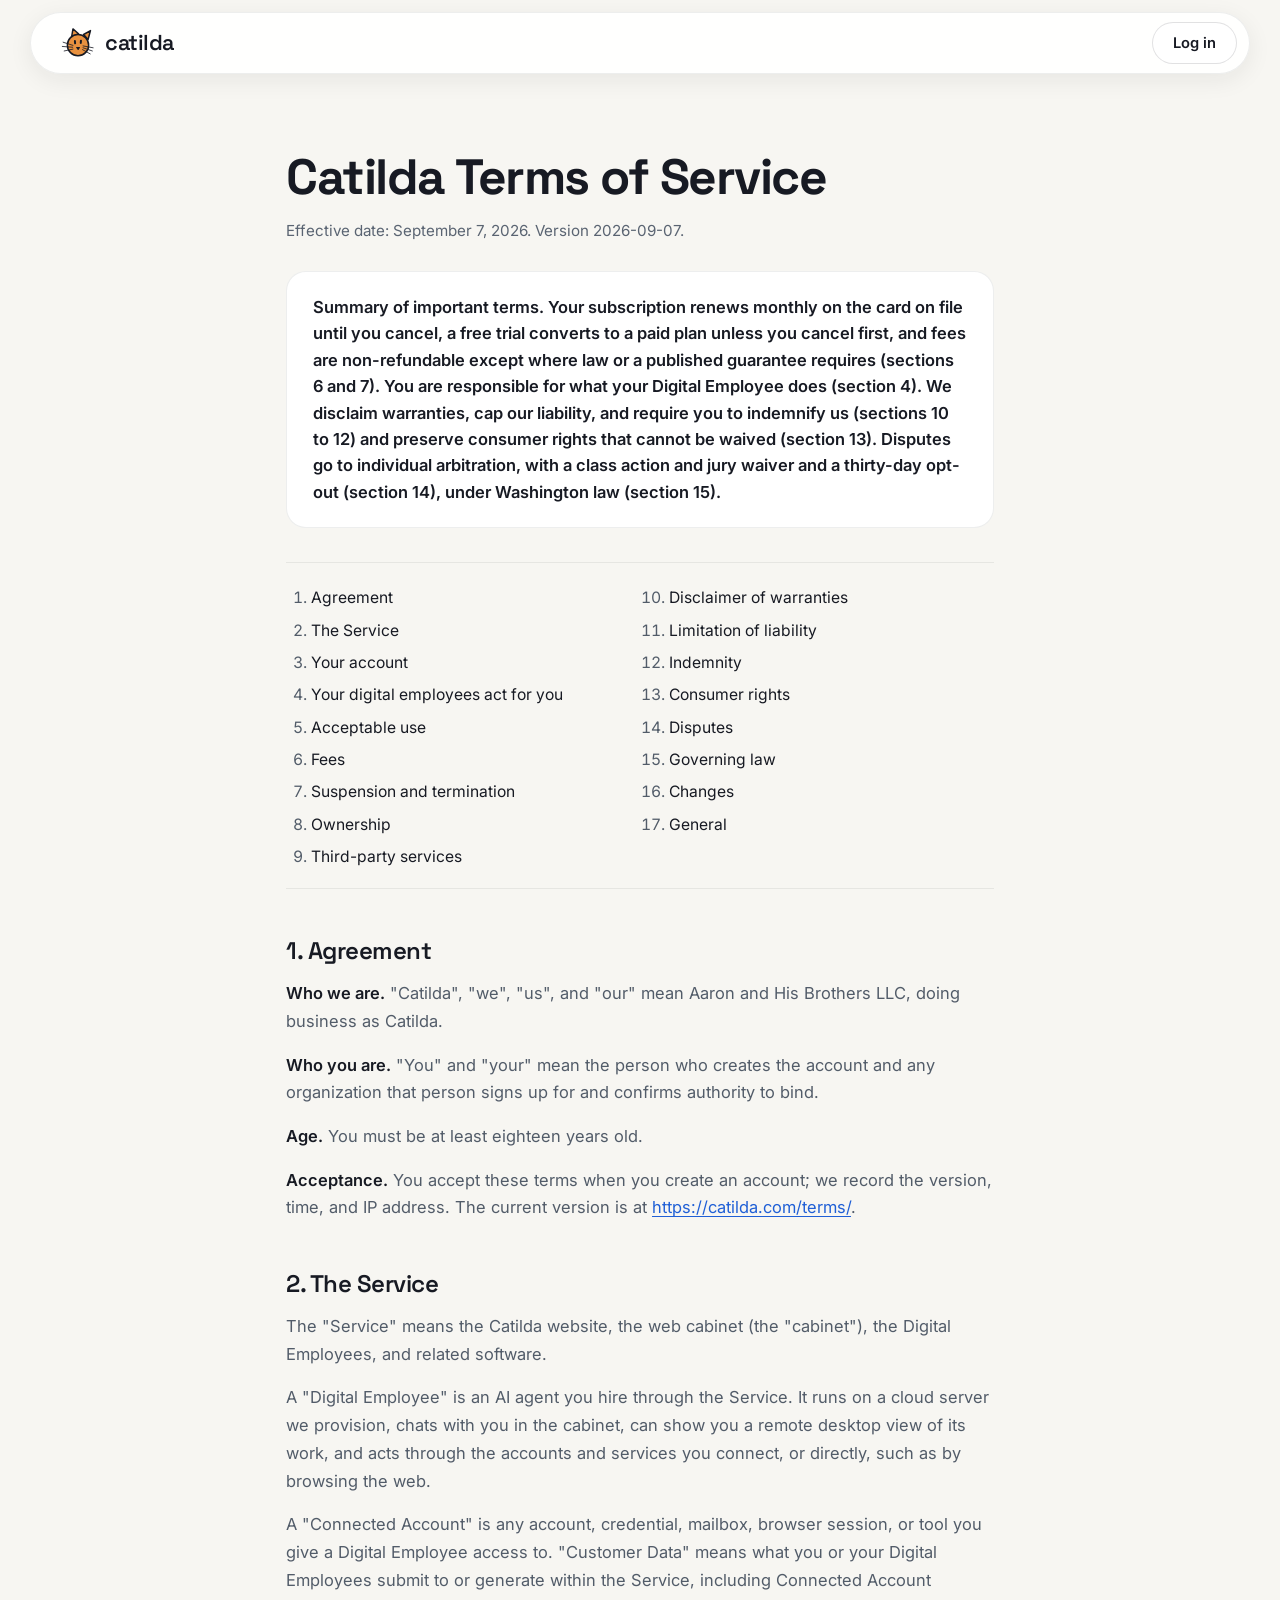
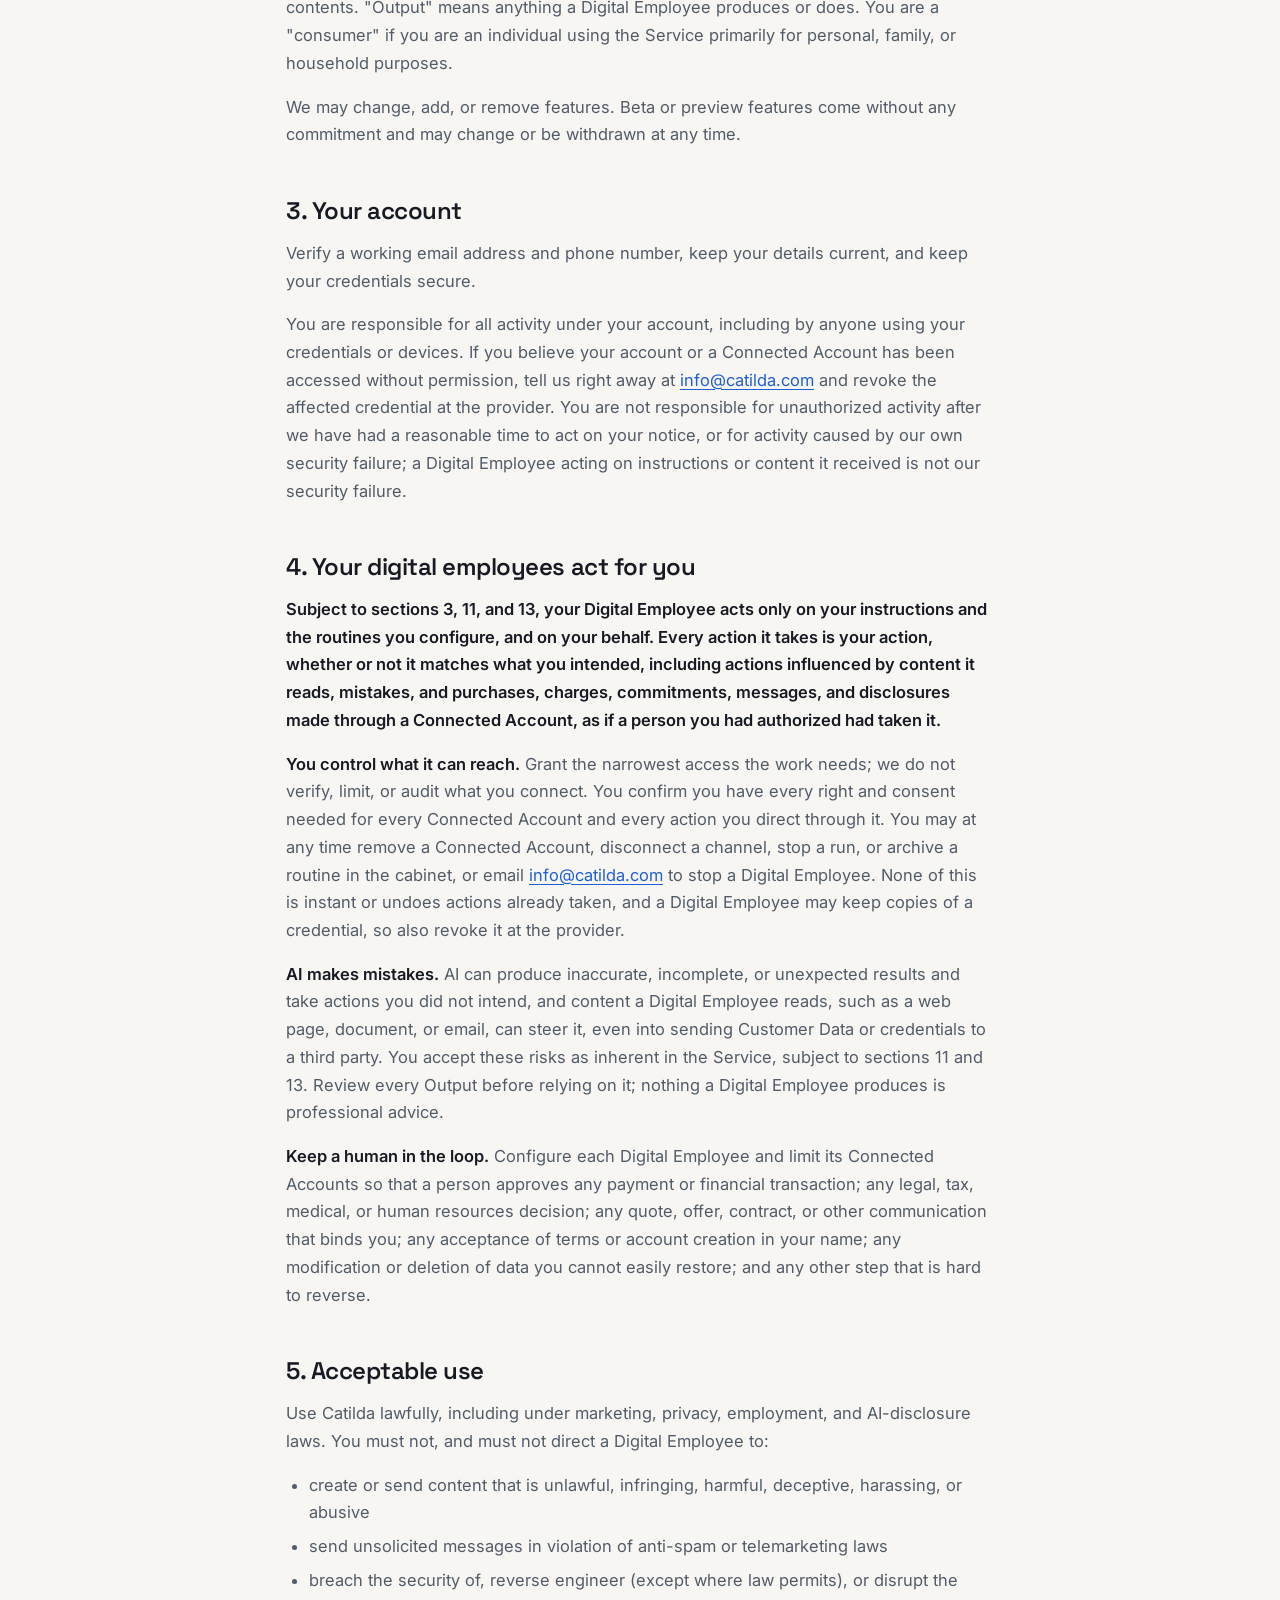
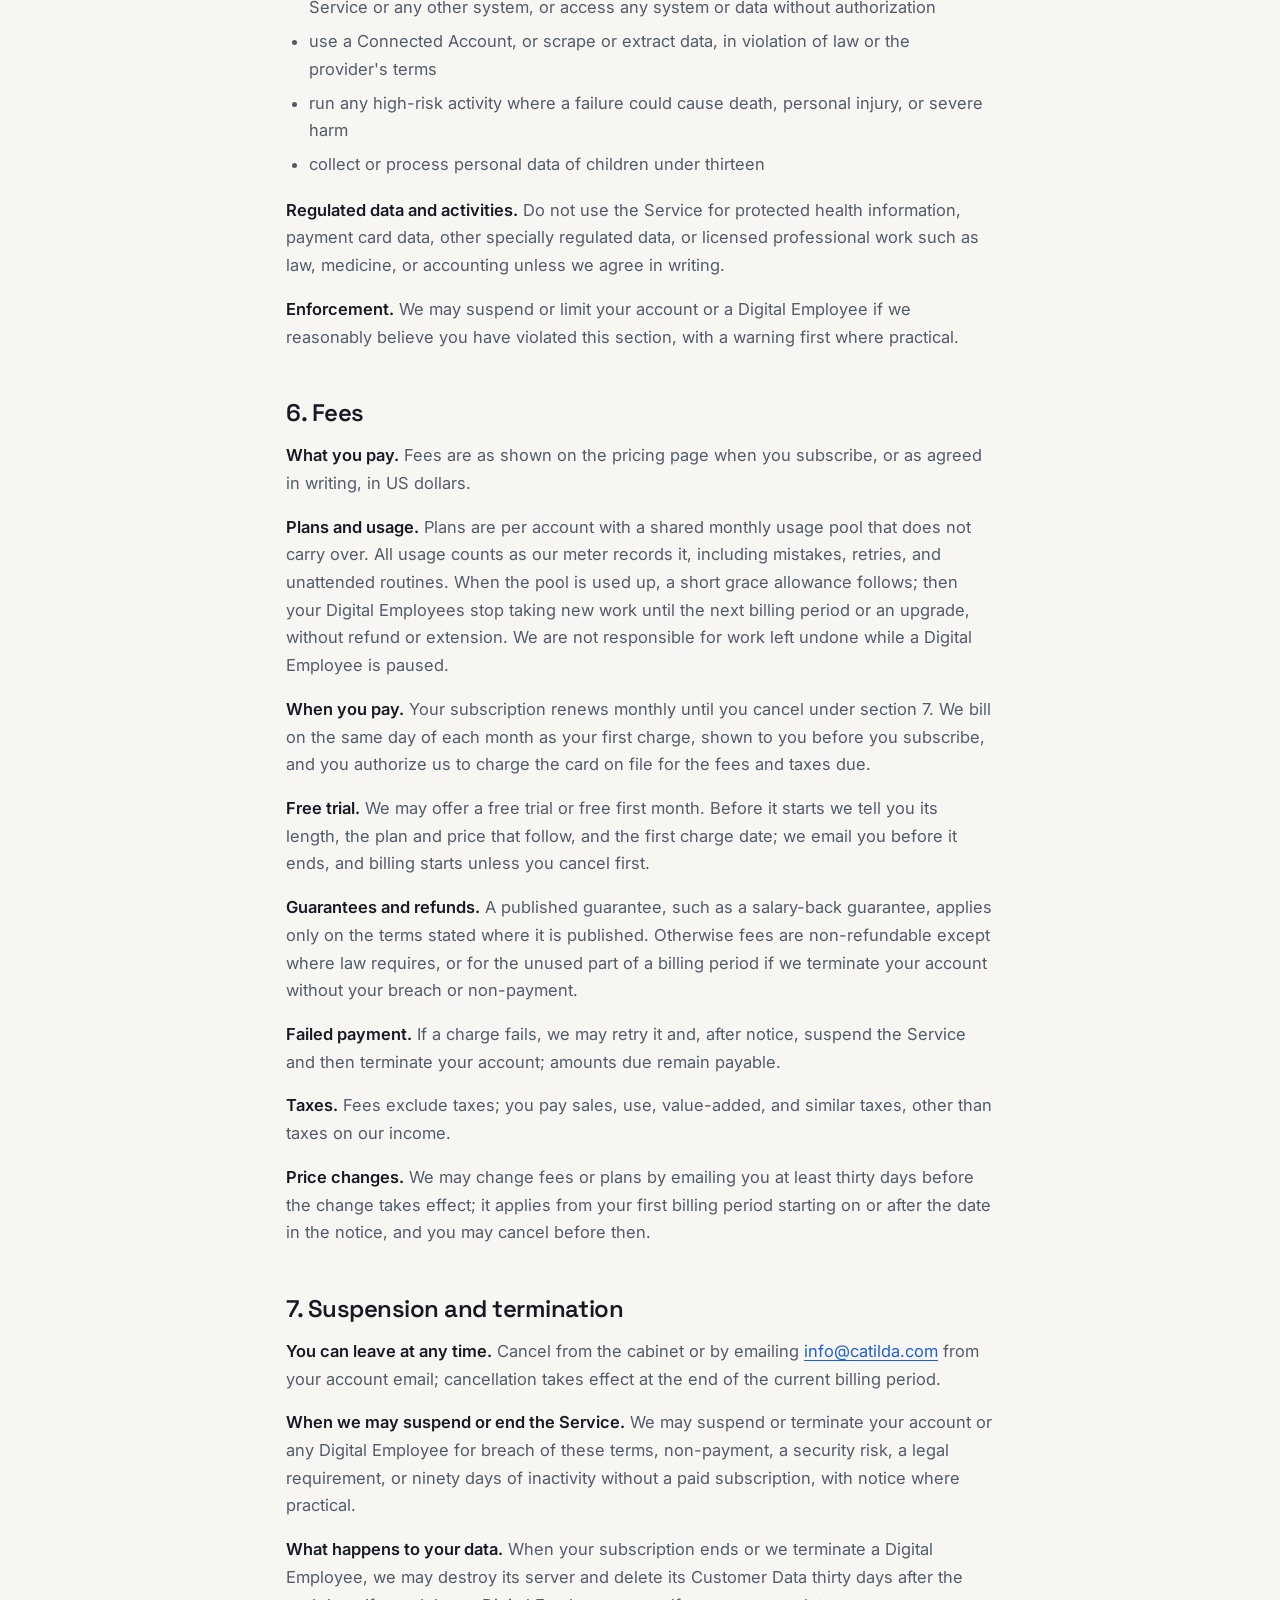
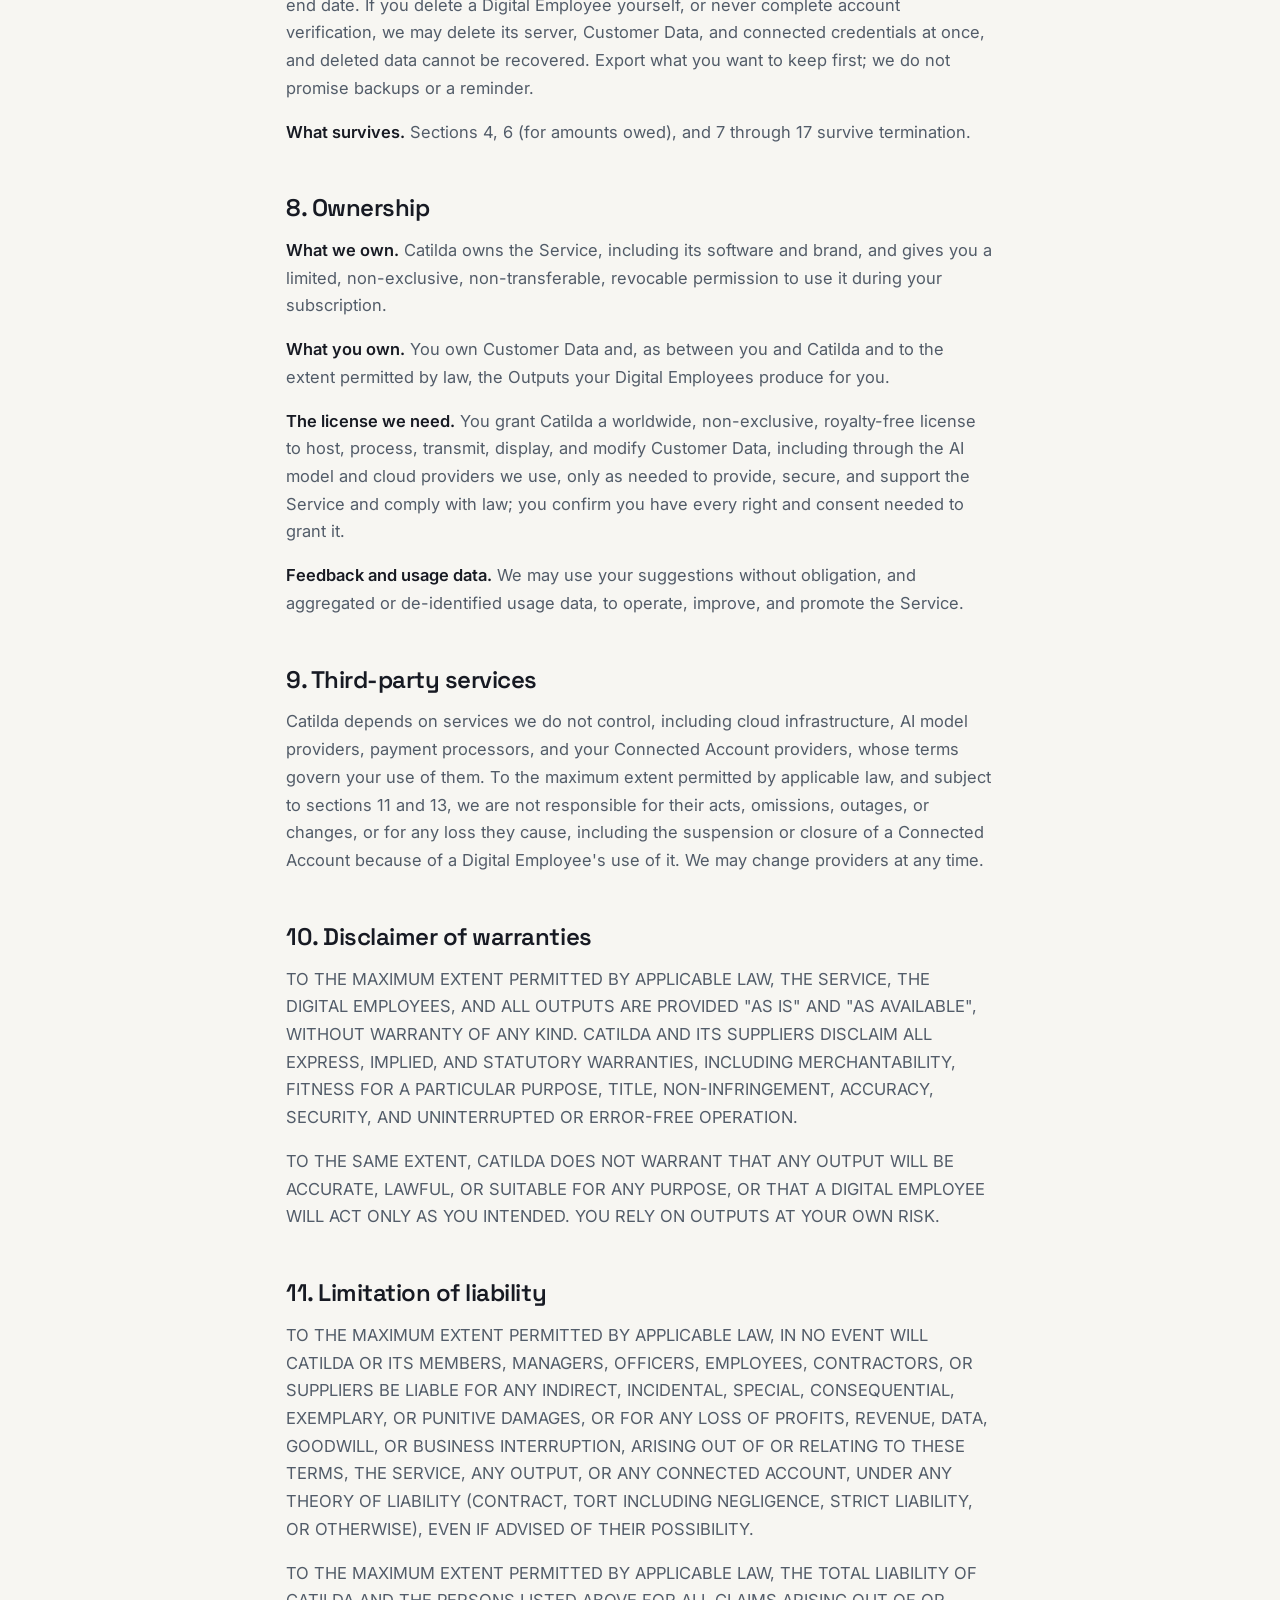
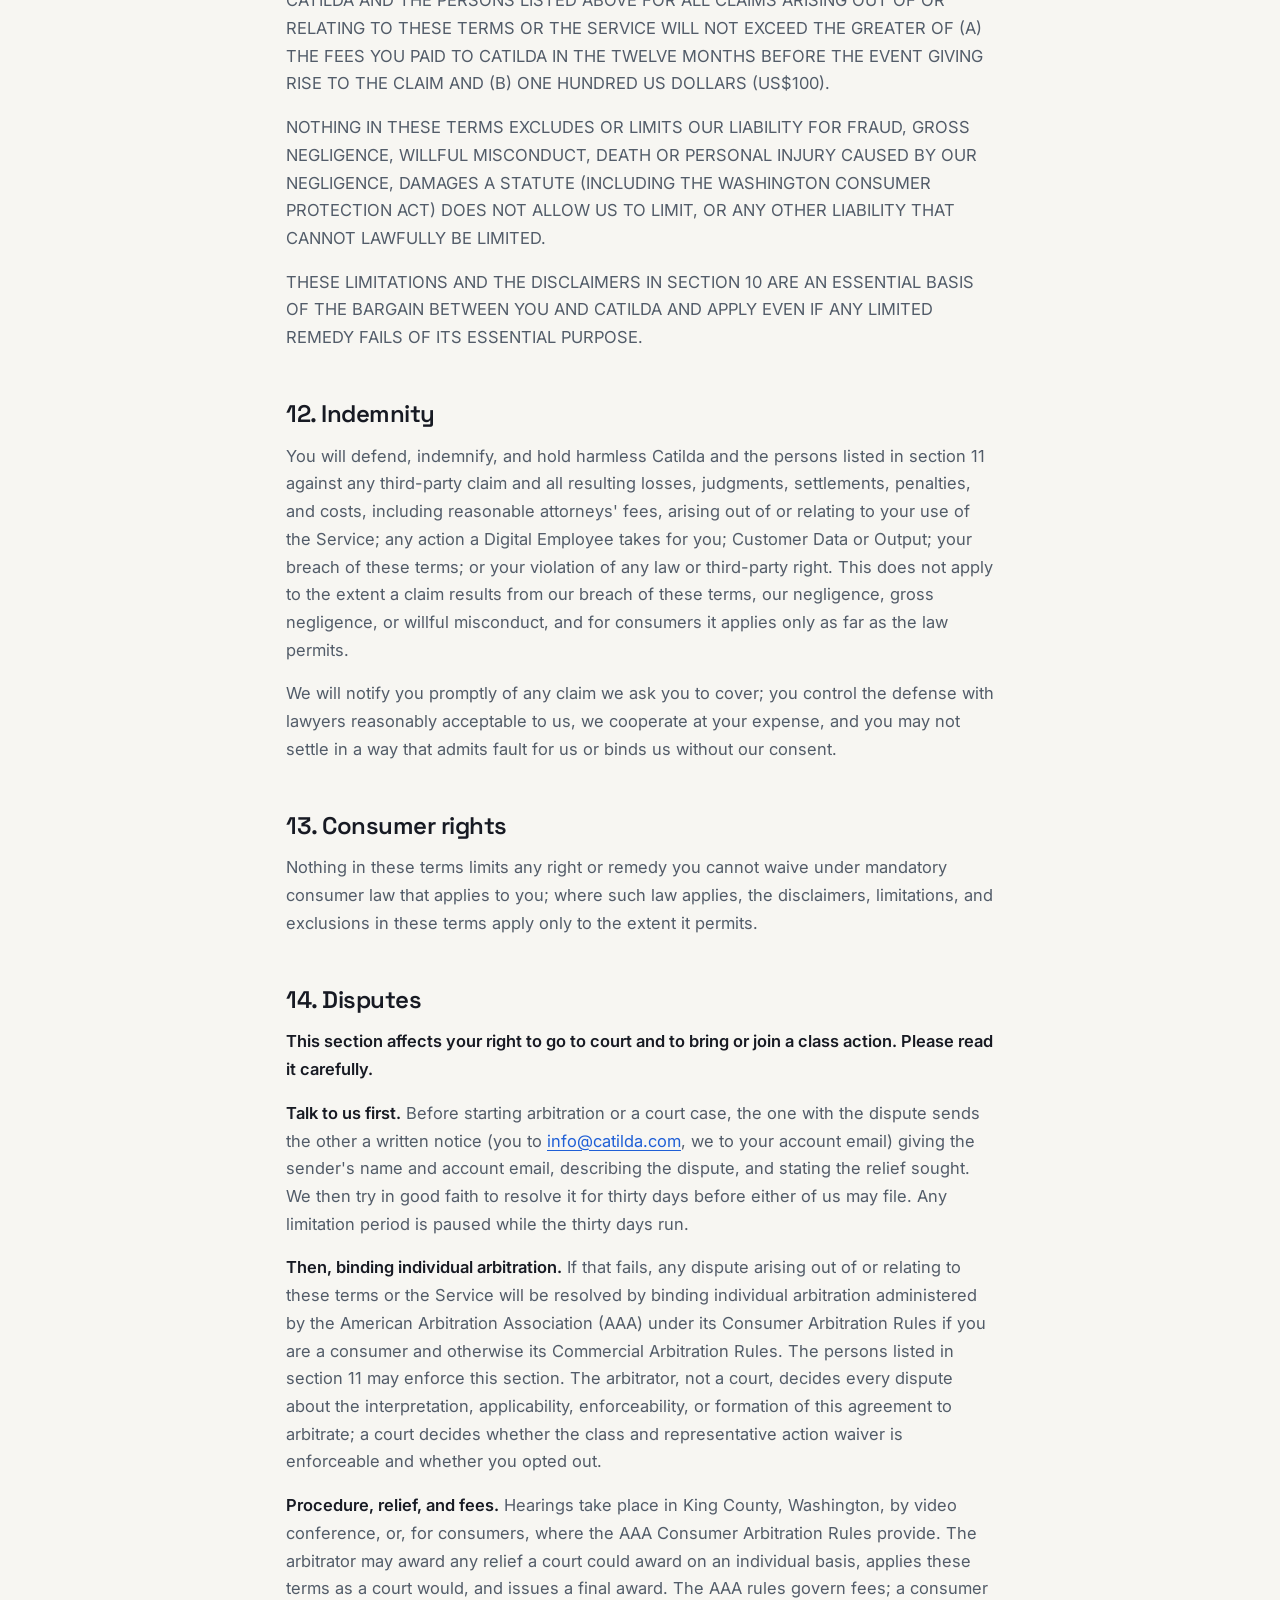
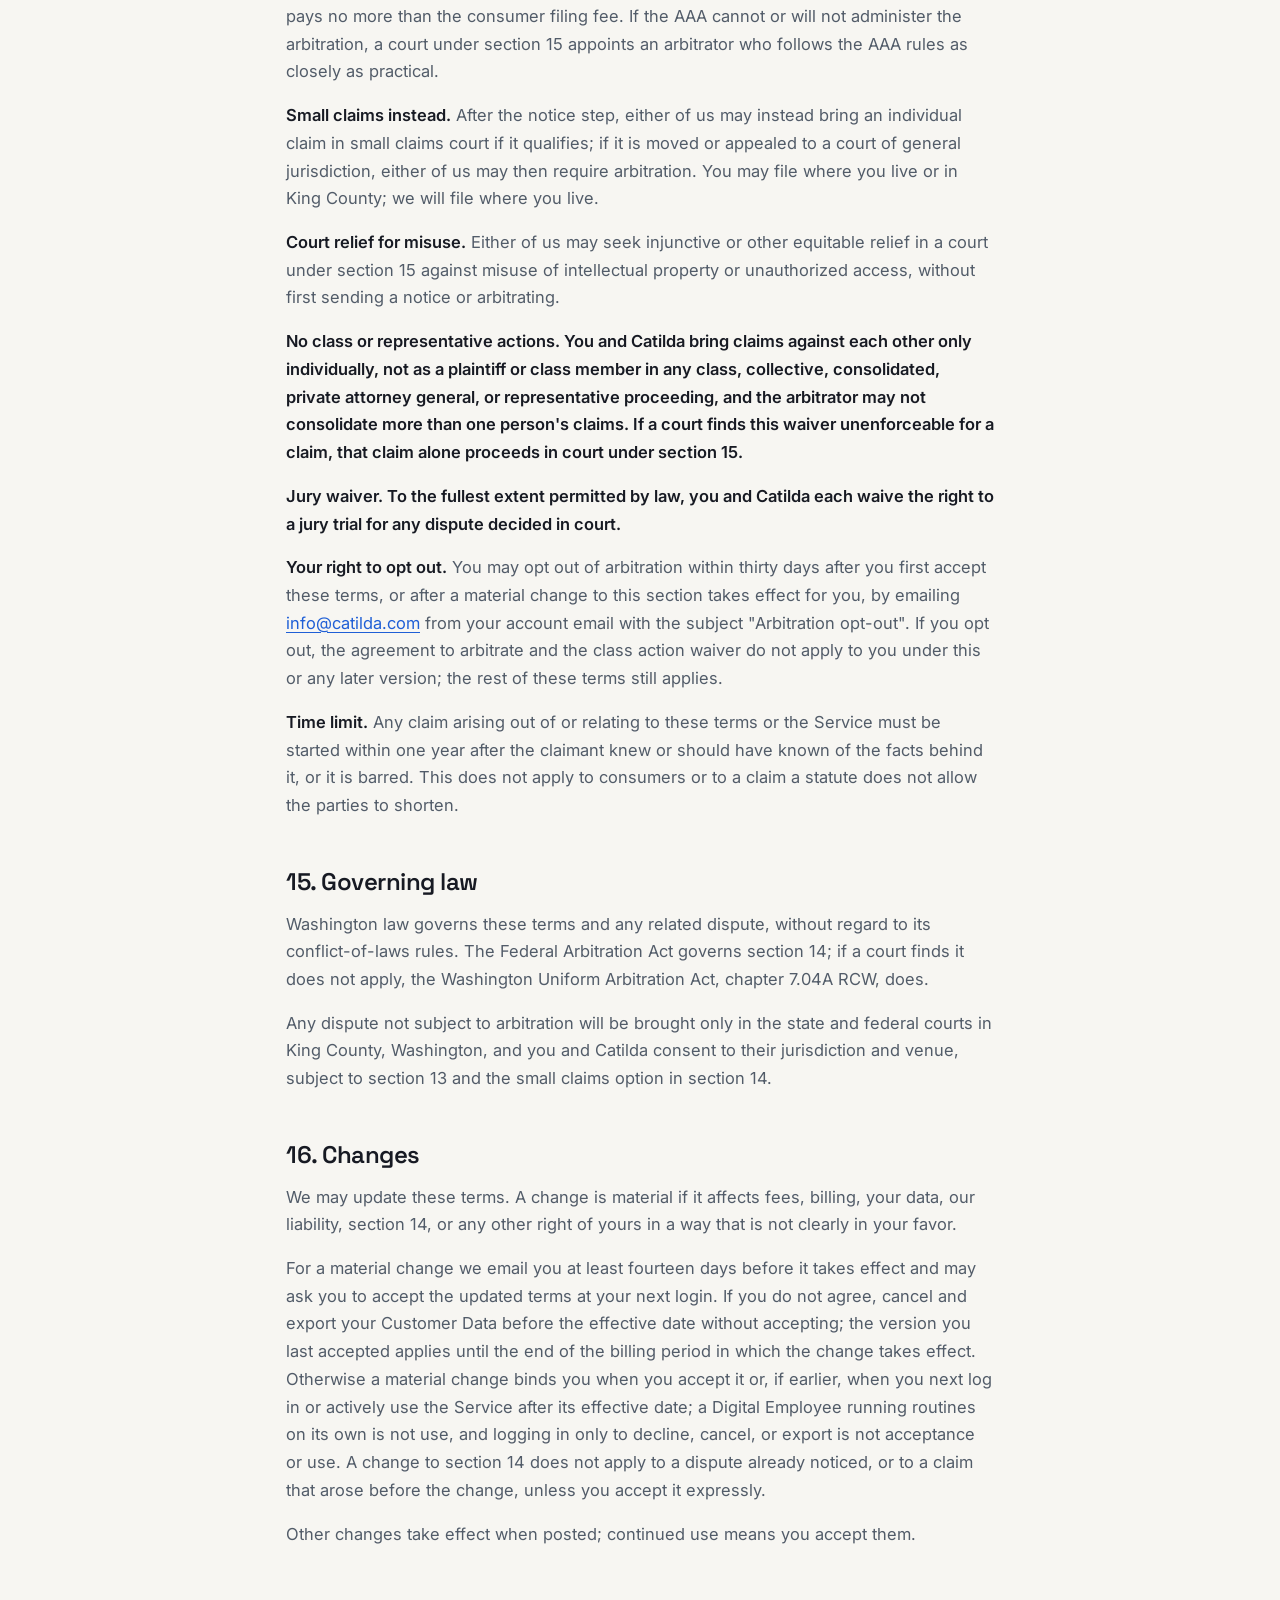
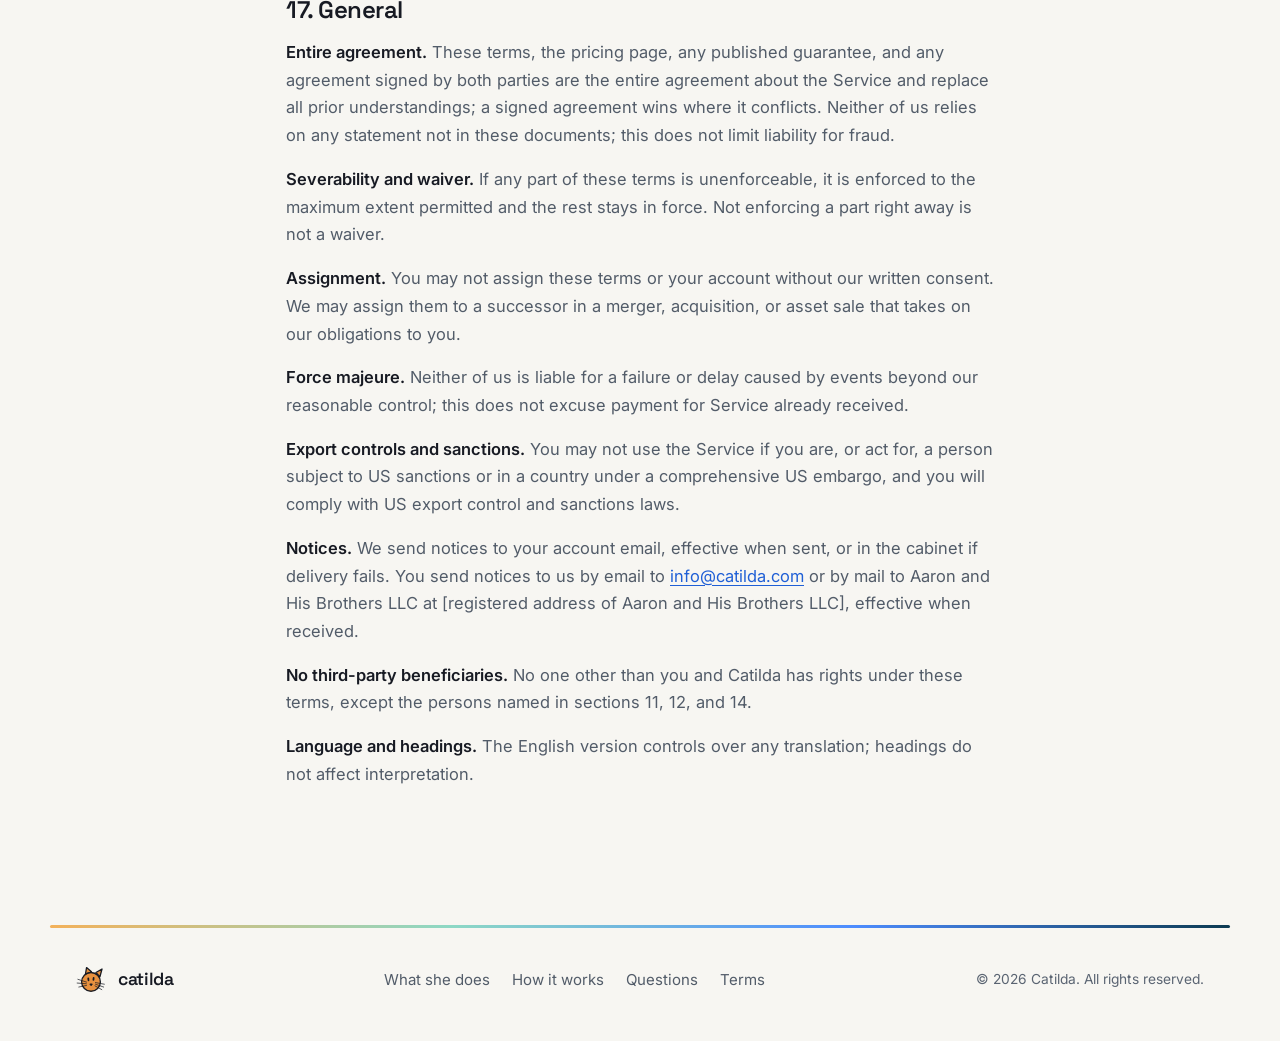
==== terms/index.html @ 85800464 "#54: Add Terms of Service page and footer link The landing had no Terms of Service, so signup had no" ====
<!DOCTYPE html>
<!-- ABOUTME: Catilda Terms of Service, the canonical legal page at /terms/ (static HTML, no build). -->
<!-- ABOUTME: Shares the landing palette, fonts, header and footer; version 2026-09-07 is what signup records. -->
<html lang="en">
<head>
<meta charset="UTF-8" />
<meta name="viewport" content="width=device-width, initial-scale=1.0" />
<title>Catilda · Terms of Service</title>
<meta name="description" content="The Catilda Terms of Service: what you agree to when you create an account and hire a Digital Employee from Aaron and His Brothers LLC, doing business as Catilda." />
<link rel="canonical" href="https://catilda.com/terms/">
<link rel="preconnect" href="https://fonts.googleapis.com">
<link rel="preconnect" href="https://fonts.gstatic.com" crossorigin>
<!-- Favicon: the full Catilda cat mark, absolute paths because this page lives one folder down.
     PNG fallback listed first for Safari (no SVG rel=icon support); Chrome/Firefox pick the SVG. -->
<link rel="icon" type="image/png" sizes="32x32" href="/favicon-32.png">
<link rel="apple-touch-icon" href="/apple-touch-icon.png">
<link rel="icon" type="image/svg+xml" href="/favicon.svg">
<link href="https://fonts.googleapis.com/css2?family=Inter:wght@400;500;600;700&family=JetBrains+Mono:wght@400;500&family=Space+Grotesk:wght@500;600;700&display=swap" rel="stylesheet">
<style>
/* ============================================================
   CATILDA · Terms of Service
   Tokens, header and footer copied from index.html so the two pages
   stay one site; the legal block below is the only page-specific CSS.
   Voice: plain, second person, no em dashes.
   ============================================================ */
:root{
  /* CATILDA brand palette. Seven colours, one job each.
     Cobalt is the working accent; bright cobalt is for gradients and glow only. */
  --cobalt:    #1F5FD6;  /* THE accent: buttons, links. 5.7:1 with white */
  --cobalt-br: #4D8CFF;  /* bright cobalt: gradients, glow, highlights on dark */
  --mint:      #8DD8C5;  /* light accent: ticks and marks on dark panels */
  --amber:     #F3B15A;  /* the warm pop, used sparingly */
  --orange:    #E8913F;  /* marmalade: the cat's fur, nothing else */
  --teal:      #0D3B52;  /* dark panels, emphasis text on cloud */
  --ink:       #171A23;  /* headings, deepest surface */
  --cloud:     #F7F6F2;  /* the page */
  --body:      #525C69;  /* body copy, 6.3:1 on cloud */
  --muted:     #5A6472;  /* quiet labels, 5.6:1 on cloud */

  --line:   rgba(23,26,35,.13);
  --line-2: rgba(23,26,35,.075);
  --shadow:    0 2px 6px rgba(23,26,35,.07), 0 30px 60px -28px rgba(23,26,35,.28);
  --radius: 20px;
  --maxw: 1180px;
  --ease: cubic-bezier(.2,.7,.2,1);
}
*{box-sizing:border-box;margin:0;padding:0}
html{scroll-behavior:smooth;scroll-padding-top:96px}
body{
  background:var(--cloud);
  color:var(--body);
  font-family:"Inter",system-ui,sans-serif;
  font-size:16.5px;line-height:1.68;
  -webkit-font-smoothing:antialiased;overflow-x:hidden;
}
h1,h2,h3{font-family:"Space Grotesk",sans-serif;color:var(--ink);line-height:1.08;letter-spacing:-.02em;font-weight:600}
a{color:inherit;text-decoration:none}
ul{list-style:none}
img,svg{display:block}
.wrap{max-width:var(--maxw);margin:0 auto;padding:0 26px}

/* buttons */
.btn{display:inline-flex;align-items:center;justify-content:center;gap:9px;font-weight:600;font-size:1rem;padding:0 28px;height:54px;border-radius:100px;border:1px solid transparent;transition:transform .2s var(--ease),box-shadow .3s,background .25s;white-space:nowrap}
.btn:hover{transform:translateY(-1px)}
.btn-ghost{background:#fff;color:var(--ink);border-color:var(--line)}
.btn-sm{height:42px;padding:0 20px;font-size:.92rem}

/* ============ the cat ============ */
/* One mark, recoloured by two vars. Inline styles on the symbol shapes
   use var() because document CSS cannot reach <use> shadow content. */
.cat{display:block;flex-shrink:0}
.lockup{display:flex;align-items:center;gap:10px}

/* ============ header (floating rounded bar) ============ */
body > header{position:fixed;top:12px;left:14px;right:14px;z-index:100}
.header-bar{display:flex;align-items:center;justify-content:space-between;gap:28px;background:rgba(255,255,255,.92);backdrop-filter:blur(10px);border:1px solid var(--line-2);border-radius:100px;padding:0 12px 0 30px;height:62px;max-width:1220px;margin:0 auto;box-shadow:0 6px 24px rgba(23,26,35,.07)}
.wordmark{font-family:"Space Grotesk",sans-serif;font-weight:600;font-size:1.35rem;color:var(--ink);letter-spacing:-.02em;line-height:1}
.header-cta{display:flex;gap:8px;align-items:center}

/* ============ legal page ============ */
/* One prose column, wide enough to read comfortably and narrow enough
   that a line of legal text does not run away. The top padding clears
   the floating header. */
.legal{max-width:760px;margin:0 auto;padding:150px 26px 56px}
.legal h1{font-size:clamp(2.2rem,5vw,3.1rem);font-weight:700;letter-spacing:-.03em;margin-bottom:14px}
.legal .effective{color:var(--muted);font-size:.95rem;margin-bottom:28px}
.legal .summary{background:#fff;border:1px solid var(--line-2);border-radius:var(--radius);padding:22px 26px;margin-bottom:34px;line-height:1.6}
.legal h2{font-size:1.5rem;line-height:1.2;margin:48px 0 14px}
.legal p{margin:0 0 16px}
.legal ul{list-style:disc;padding-left:1.4em;margin:0 0 18px}
.legal li{margin-bottom:6px}
.legal strong{color:var(--ink);font-weight:600}
.legal p a,.legal li a{color:var(--cobalt);text-decoration:underline;text-underline-offset:3px}
.legal p a:hover,.legal li a:hover{color:var(--teal)}

/* table of contents: two columns of section names, numbered by the list */
.toc{border-top:1px solid var(--line-2);border-bottom:1px solid var(--line-2);padding:22px 0 18px;margin-bottom:8px}
.toc h2{font-size:.84rem;font-weight:600;letter-spacing:.04em;text-transform:uppercase;color:var(--muted);margin:0 0 12px}
.toc ol{list-style:decimal;columns:2;column-gap:32px;padding-left:1.6em;font-size:.98rem}
.toc li{margin-bottom:6px;break-inside:avoid}
.legal .toc a{color:var(--ink);text-decoration:none}
.legal .toc a:hover{color:var(--cobalt);text-decoration:underline;text-underline-offset:3px}

/* footer */
body > footer{padding:64px 0 46px}
.foot{display:flex;justify-content:space-between;align-items:center;gap:28px;flex-wrap:wrap;padding-top:40px;position:relative}
.foot::before{content:"";position:absolute;top:0;left:0;right:0;height:3px;border-radius:3px;background:linear-gradient(90deg, var(--amber), var(--mint) 34%, var(--cobalt-br) 68%, var(--teal))}
.foot .fbrand{display:flex;align-items:center;gap:12px}
.foot nav{display:flex;gap:22px;flex-wrap:wrap;font-size:.94rem;color:var(--body)}
.foot nav a:hover{color:var(--ink)}
.foot small{color:var(--muted);font-size:.86rem}

/* responsive */
@media (max-width:620px){
  .header-bar{padding:0 6px 0 12px;gap:8px}
  .header-cta{gap:4px}
  .header-cta .btn-sm{padding:0 12px}
  .header-cta .btn-ghost{background:transparent;border-color:transparent;padding:0 6px}
  .lockup .cat{width:30px;height:30px}
  .lockup .wordmark{font-size:1.1rem}
  .legal{padding-top:124px}
  .toc ol{columns:1}
}
</style>
</head>
<body>

<!-- The cat mark. Referenced with <use>; recolour per instance with --cat-line / --cat-fur. -->
<svg width="0" height="0" style="position:absolute" aria-hidden="true">
  <symbol id="cat" viewBox="0 0 128 128">
    <g style="fill:var(--cat-fur,none);stroke:var(--cat-line,#171A23);stroke-width:5.5;stroke-linecap:round;stroke-linejoin:round">
      <path d="M40 41 L45 11 L66 29 Z"/>
      <path d="M85 32 L111 17 L102 51 Z"/>
      <circle cx="64" cy="72" r="40"/>
    </g>
    <g style="fill:var(--cat-line,#171A23)">
      <g transform="rotate(-5 52.75 61)"><rect class="eye" x="49" y="53" width="7.5" height="16" rx="3.75"/></g>
      <g transform="rotate(5 74.75 59.5)"><rect class="eye" x="71" y="51.5" width="7.5" height="16" rx="3.75"/></g>
    </g>
    <path style="fill:var(--cat-line,#171A23);stroke:var(--cat-line,#171A23);stroke-width:4;stroke-linejoin:round" d="M59 81 L69.5 81 L64.5 88.5 Z"/>
    <g style="fill:none;stroke:var(--cat-line,#171A23);stroke-width:3;stroke-linecap:round">
      <path d="M45 73 L8 61"/>
      <path d="M44 80 L5 77"/>
      <path d="M45 87 L12 94"/>
      <path d="M83 75 L121 82"/>
      <path d="M83 82 L118 94"/>
      <path d="M81 89 L110 105"/>
    </g>
  </symbol>
</svg>

<header>
  <div class="header-bar">
    <a class="lockup" href="/" aria-label="Catilda home">
      <svg class="cat" style="--cat-line:var(--ink);--cat-fur:var(--orange)" width="34" height="34"><use href="#cat"/></svg>
      <span class="wordmark">catilda</span>
    </a>
    <div class="header-cta">
      <a class="btn btn-ghost btn-sm" href="https://catilda.com/cabinet/login">Log in</a>
    </div>
  </div>
</header>

<main class="legal" id="top">

  <h1>Catilda Terms of Service</h1>
  <p class="effective">Effective date: September 7, 2026. Version 2026-09-07.</p>

  <p class="summary"><strong>Summary of important terms. Your subscription renews monthly on the card on file until you cancel, a free trial converts to a paid plan unless you cancel first, and fees are non-refundable except where law or a published guarantee requires (sections 6 and 7). You are responsible for what your Digital Employee does (section 4). We disclaim warranties, cap our liability, and require you to indemnify us (sections 10 to 12) and preserve consumer rights that cannot be waived (section 13). Disputes go to individual arbitration, with a class action and jury waiver and a thirty-day opt-out (section 14), under Washington law (section 15).</strong></p>

  <nav class="toc" aria-label="Contents">
    <ol>
      <li><a href="#agreement">Agreement</a></li>
      <li><a href="#service">The Service</a></li>
      <li><a href="#account">Your account</a></li>
      <li><a href="#digital-employees">Your digital employees act for you</a></li>
      <li><a href="#acceptable-use">Acceptable use</a></li>
      <li><a href="#fees">Fees</a></li>
      <li><a href="#termination">Suspension and termination</a></li>
      <li><a href="#ownership">Ownership</a></li>
      <li><a href="#third-party">Third-party services</a></li>
      <li><a href="#disclaimer">Disclaimer of warranties</a></li>
      <li><a href="#liability">Limitation of liability</a></li>
      <li><a href="#indemnity">Indemnity</a></li>
      <li><a href="#consumer-rights">Consumer rights</a></li>
      <li><a href="#disputes">Disputes</a></li>
      <li><a href="#governing-law">Governing law</a></li>
      <li><a href="#changes">Changes</a></li>
      <li><a href="#general">General</a></li>
    </ol>
  </nav>

  <h2 id="agreement">1. Agreement</h2>

  <p><strong>Who we are.</strong> "Catilda", "we", "us", and "our" mean Aaron and His Brothers LLC, doing business as Catilda.</p>

  <p><strong>Who you are.</strong> "You" and "your" mean the person who creates the account and any organization that person signs up for and confirms authority to bind.</p>

  <p><strong>Age.</strong> You must be at least eighteen years old.</p>

  <p><strong>Acceptance.</strong> You accept these terms when you create an account; we record the version, time, and IP address. The current version is at <a href="https://catilda.com/terms/">https://catilda.com/terms/</a>.</p>

  <h2 id="service">2. The Service</h2>

  <p>The "Service" means the Catilda website, the web cabinet (the "cabinet"), the Digital Employees, and related software.</p>

  <p>A "Digital Employee" is an AI agent you hire through the Service. It runs on a cloud server we provision, chats with you in the cabinet, can show you a remote desktop view of its work, and acts through the accounts and services you connect, or directly, such as by browsing the web.</p>

  <p>A "Connected Account" is any account, credential, mailbox, browser session, or tool you give a Digital Employee access to. "Customer Data" means what you or your Digital Employees submit to or generate within the Service, including Connected Account contents. "Output" means anything a Digital Employee produces or does. You are a "consumer" if you are an individual using the Service primarily for personal, family, or household purposes.</p>

  <p>We may change, add, or remove features. Beta or preview features come without any commitment and may change or be withdrawn at any time.</p>

  <h2 id="account">3. Your account</h2>

  <p>Verify a working email address and phone number, keep your details current, and keep your credentials secure.</p>

  <p>You are responsible for all activity under your account, including by anyone using your credentials or devices. If you believe your account or a Connected Account has been accessed without permission, tell us right away at <a href="mailto:info@catilda.com">info@catilda.com</a> and revoke the affected credential at the provider. You are not responsible for unauthorized activity after we have had a reasonable time to act on your notice, or for activity caused by our own security failure; a Digital Employee acting on instructions or content it received is not our security failure.</p>

  <h2 id="digital-employees">4. Your digital employees act for you</h2>

  <p><strong>Subject to sections 3, 11, and 13, your Digital Employee acts only on your instructions and the routines you configure, and on your behalf. Every action it takes is your action, whether or not it matches what you intended, including actions influenced by content it reads, mistakes, and purchases, charges, commitments, messages, and disclosures made through a Connected Account, as if a person you had authorized had taken it.</strong></p>

  <p><strong>You control what it can reach.</strong> Grant the narrowest access the work needs; we do not verify, limit, or audit what you connect. You confirm you have every right and consent needed for every Connected Account and every action you direct through it. You may at any time remove a Connected Account, disconnect a channel, stop a run, or archive a routine in the cabinet, or email <a href="mailto:info@catilda.com">info@catilda.com</a> to stop a Digital Employee. None of this is instant or undoes actions already taken, and a Digital Employee may keep copies of a credential, so also revoke it at the provider.</p>

  <p><strong>AI makes mistakes.</strong> AI can produce inaccurate, incomplete, or unexpected results and take actions you did not intend, and content a Digital Employee reads, such as a web page, document, or email, can steer it, even into sending Customer Data or credentials to a third party. You accept these risks as inherent in the Service, subject to sections 11 and 13. Review every Output before relying on it; nothing a Digital Employee produces is professional advice.</p>

  <p><strong>Keep a human in the loop.</strong> Configure each Digital Employee and limit its Connected Accounts so that a person approves any payment or financial transaction; any legal, tax, medical, or human resources decision; any quote, offer, contract, or other communication that binds you; any acceptance of terms or account creation in your name; any modification or deletion of data you cannot easily restore; and any other step that is hard to reverse.</p>

  <h2 id="acceptable-use">5. Acceptable use</h2>

  <p>Use Catilda lawfully, including under marketing, privacy, employment, and AI-disclosure laws. You must not, and must not direct a Digital Employee to:</p>

  <ul>
    <li>create or send content that is unlawful, infringing, harmful, deceptive, harassing, or abusive</li>
    <li>send unsolicited messages in violation of anti-spam or telemarketing laws</li>
    <li>breach the security of, reverse engineer (except where law permits), or disrupt the Service or any other system, or access any system or data without authorization</li>
    <li>use a Connected Account, or scrape or extract data, in violation of law or the provider's terms</li>
    <li>run any high-risk activity where a failure could cause death, personal injury, or severe harm</li>
    <li>collect or process personal data of children under thirteen</li>
  </ul>

  <p><strong>Regulated data and activities.</strong> Do not use the Service for protected health information, payment card data, other specially regulated data, or licensed professional work such as law, medicine, or accounting unless we agree in writing.</p>

  <p><strong>Enforcement.</strong> We may suspend or limit your account or a Digital Employee if we reasonably believe you have violated this section, with a warning first where practical.</p>

  <h2 id="fees">6. Fees</h2>

  <p><strong>What you pay.</strong> Fees are as shown on the pricing page when you subscribe, or as agreed in writing, in US dollars.</p>

  <p><strong>Plans and usage.</strong> Plans are per account with a shared monthly usage pool that does not carry over. All usage counts as our meter records it, including mistakes, retries, and unattended routines. When the pool is used up, a short grace allowance follows; then your Digital Employees stop taking new work until the next billing period or an upgrade, without refund or extension. We are not responsible for work left undone while a Digital Employee is paused.</p>

  <p><strong>When you pay.</strong> Your subscription renews monthly until you cancel under section 7. We bill on the same day of each month as your first charge, shown to you before you subscribe, and you authorize us to charge the card on file for the fees and taxes due.</p>

  <p><strong>Free trial.</strong> We may offer a free trial or free first month. Before it starts we tell you its length, the plan and price that follow, and the first charge date; we email you before it ends, and billing starts unless you cancel first.</p>

  <p><strong>Guarantees and refunds.</strong> A published guarantee, such as a salary-back guarantee, applies only on the terms stated where it is published. Otherwise fees are non-refundable except where law requires, or for the unused part of a billing period if we terminate your account without your breach or non-payment.</p>

  <p><strong>Failed payment.</strong> If a charge fails, we may retry it and, after notice, suspend the Service and then terminate your account; amounts due remain payable.</p>

  <p><strong>Taxes.</strong> Fees exclude taxes; you pay sales, use, value-added, and similar taxes, other than taxes on our income.</p>

  <p><strong>Price changes.</strong> We may change fees or plans by emailing you at least thirty days before the change takes effect; it applies from your first billing period starting on or after the date in the notice, and you may cancel before then.</p>

  <h2 id="termination">7. Suspension and termination</h2>

  <p><strong>You can leave at any time.</strong> Cancel from the cabinet or by emailing <a href="mailto:info@catilda.com">info@catilda.com</a> from your account email; cancellation takes effect at the end of the current billing period.</p>

  <p><strong>When we may suspend or end the Service.</strong> We may suspend or terminate your account or any Digital Employee for breach of these terms, non-payment, a security risk, a legal requirement, or ninety days of inactivity without a paid subscription, with notice where practical.</p>

  <p><strong>What happens to your data.</strong> When your subscription ends or we terminate a Digital Employee, we may destroy its server and delete its Customer Data thirty days after the end date. If you delete a Digital Employee yourself, or never complete account verification, we may delete its server, Customer Data, and connected credentials at once, and deleted data cannot be recovered. Export what you want to keep first; we do not promise backups or a reminder.</p>

  <p><strong>What survives.</strong> Sections 4, 6 (for amounts owed), and 7 through 17 survive termination.</p>

  <h2 id="ownership">8. Ownership</h2>

  <p><strong>What we own.</strong> Catilda owns the Service, including its software and brand, and gives you a limited, non-exclusive, non-transferable, revocable permission to use it during your subscription.</p>

  <p><strong>What you own.</strong> You own Customer Data and, as between you and Catilda and to the extent permitted by law, the Outputs your Digital Employees produce for you.</p>

  <p><strong>The license we need.</strong> You grant Catilda a worldwide, non-exclusive, royalty-free license to host, process, transmit, display, and modify Customer Data, including through the AI model and cloud providers we use, only as needed to provide, secure, and support the Service and comply with law; you confirm you have every right and consent needed to grant it.</p>

  <p><strong>Feedback and usage data.</strong> We may use your suggestions without obligation, and aggregated or de-identified usage data, to operate, improve, and promote the Service.</p>

  <h2 id="third-party">9. Third-party services</h2>

  <p>Catilda depends on services we do not control, including cloud infrastructure, AI model providers, payment processors, and your Connected Account providers, whose terms govern your use of them. To the maximum extent permitted by applicable law, and subject to sections 11 and 13, we are not responsible for their acts, omissions, outages, or changes, or for any loss they cause, including the suspension or closure of a Connected Account because of a Digital Employee's use of it. We may change providers at any time.</p>

  <h2 id="disclaimer">10. Disclaimer of warranties</h2>

  <p>TO THE MAXIMUM EXTENT PERMITTED BY APPLICABLE LAW, THE SERVICE, THE DIGITAL EMPLOYEES, AND ALL OUTPUTS ARE PROVIDED "AS IS" AND "AS AVAILABLE", WITHOUT WARRANTY OF ANY KIND. CATILDA AND ITS SUPPLIERS DISCLAIM ALL EXPRESS, IMPLIED, AND STATUTORY WARRANTIES, INCLUDING MERCHANTABILITY, FITNESS FOR A PARTICULAR PURPOSE, TITLE, NON-INFRINGEMENT, ACCURACY, SECURITY, AND UNINTERRUPTED OR ERROR-FREE OPERATION.</p>

  <p>TO THE SAME EXTENT, CATILDA DOES NOT WARRANT THAT ANY OUTPUT WILL BE ACCURATE, LAWFUL, OR SUITABLE FOR ANY PURPOSE, OR THAT A DIGITAL EMPLOYEE WILL ACT ONLY AS YOU INTENDED. YOU RELY ON OUTPUTS AT YOUR OWN RISK.</p>

  <h2 id="liability">11. Limitation of liability</h2>

  <p>TO THE MAXIMUM EXTENT PERMITTED BY APPLICABLE LAW, IN NO EVENT WILL CATILDA OR ITS MEMBERS, MANAGERS, OFFICERS, EMPLOYEES, CONTRACTORS, OR SUPPLIERS BE LIABLE FOR ANY INDIRECT, INCIDENTAL, SPECIAL, CONSEQUENTIAL, EXEMPLARY, OR PUNITIVE DAMAGES, OR FOR ANY LOSS OF PROFITS, REVENUE, DATA, GOODWILL, OR BUSINESS INTERRUPTION, ARISING OUT OF OR RELATING TO THESE TERMS, THE SERVICE, ANY OUTPUT, OR ANY CONNECTED ACCOUNT, UNDER ANY THEORY OF LIABILITY (CONTRACT, TORT INCLUDING NEGLIGENCE, STRICT LIABILITY, OR OTHERWISE), EVEN IF ADVISED OF THEIR POSSIBILITY.</p>

  <p>TO THE MAXIMUM EXTENT PERMITTED BY APPLICABLE LAW, THE TOTAL LIABILITY OF CATILDA AND THE PERSONS LISTED ABOVE FOR ALL CLAIMS ARISING OUT OF OR RELATING TO THESE TERMS OR THE SERVICE WILL NOT EXCEED THE GREATER OF (A) THE FEES YOU PAID TO CATILDA IN THE TWELVE MONTHS BEFORE THE EVENT GIVING RISE TO THE CLAIM AND (B) ONE HUNDRED US DOLLARS (US$100).</p>

  <p>NOTHING IN THESE TERMS EXCLUDES OR LIMITS OUR LIABILITY FOR FRAUD, GROSS NEGLIGENCE, WILLFUL MISCONDUCT, DEATH OR PERSONAL INJURY CAUSED BY OUR NEGLIGENCE, DAMAGES A STATUTE (INCLUDING THE WASHINGTON CONSUMER PROTECTION ACT) DOES NOT ALLOW US TO LIMIT, OR ANY OTHER LIABILITY THAT CANNOT LAWFULLY BE LIMITED.</p>

  <p>THESE LIMITATIONS AND THE DISCLAIMERS IN SECTION 10 ARE AN ESSENTIAL BASIS OF THE BARGAIN BETWEEN YOU AND CATILDA AND APPLY EVEN IF ANY LIMITED REMEDY FAILS OF ITS ESSENTIAL PURPOSE.</p>

  <h2 id="indemnity">12. Indemnity</h2>

  <p>You will defend, indemnify, and hold harmless Catilda and the persons listed in section 11 against any third-party claim and all resulting losses, judgments, settlements, penalties, and costs, including reasonable attorneys' fees, arising out of or relating to your use of the Service; any action a Digital Employee takes for you; Customer Data or Output; your breach of these terms; or your violation of any law or third-party right. This does not apply to the extent a claim results from our breach of these terms, our negligence, gross negligence, or willful misconduct, and for consumers it applies only as far as the law permits.</p>

  <p>We will notify you promptly of any claim we ask you to cover; you control the defense with lawyers reasonably acceptable to us, we cooperate at your expense, and you may not settle in a way that admits fault for us or binds us without our consent.</p>

  <h2 id="consumer-rights">13. Consumer rights</h2>

  <p>Nothing in these terms limits any right or remedy you cannot waive under mandatory consumer law that applies to you; where such law applies, the disclaimers, limitations, and exclusions in these terms apply only to the extent it permits.</p>

  <h2 id="disputes">14. Disputes</h2>

  <p><strong>This section affects your right to go to court and to bring or join a class action. Please read it carefully.</strong></p>

  <p><strong>Talk to us first.</strong> Before starting arbitration or a court case, the one with the dispute sends the other a written notice (you to <a href="mailto:info@catilda.com">info@catilda.com</a>, we to your account email) giving the sender's name and account email, describing the dispute, and stating the relief sought. We then try in good faith to resolve it for thirty days before either of us may file. Any limitation period is paused while the thirty days run.</p>

  <p><strong>Then, binding individual arbitration.</strong> If that fails, any dispute arising out of or relating to these terms or the Service will be resolved by binding individual arbitration administered by the American Arbitration Association (AAA) under its Consumer Arbitration Rules if you are a consumer and otherwise its Commercial Arbitration Rules. The persons listed in section 11 may enforce this section. The arbitrator, not a court, decides every dispute about the interpretation, applicability, enforceability, or formation of this agreement to arbitrate; a court decides whether the class and representative action waiver is enforceable and whether you opted out.</p>

  <p><strong>Procedure, relief, and fees.</strong> Hearings take place in King County, Washington, by video conference, or, for consumers, where the AAA Consumer Arbitration Rules provide. The arbitrator may award any relief a court could award on an individual basis, applies these terms as a court would, and issues a final award. The AAA rules govern fees; a consumer pays no more than the consumer filing fee. If the AAA cannot or will not administer the arbitration, a court under section 15 appoints an arbitrator who follows the AAA rules as closely as practical.</p>

  <p><strong>Small claims instead.</strong> After the notice step, either of us may instead bring an individual claim in small claims court if it qualifies; if it is moved or appealed to a court of general jurisdiction, either of us may then require arbitration. You may file where you live or in King County; we will file where you live.</p>

  <p><strong>Court relief for misuse.</strong> Either of us may seek injunctive or other equitable relief in a court under section 15 against misuse of intellectual property or unauthorized access, without first sending a notice or arbitrating.</p>

  <p><strong>No class or representative actions. You and Catilda bring claims against each other only individually, not as a plaintiff or class member in any class, collective, consolidated, private attorney general, or representative proceeding, and the arbitrator may not consolidate more than one person's claims. If a court finds this waiver unenforceable for a claim, that claim alone proceeds in court under section 15.</strong></p>

  <p><strong>Jury waiver. To the fullest extent permitted by law, you and Catilda each waive the right to a jury trial for any dispute decided in court.</strong></p>

  <p><strong>Your right to opt out.</strong> You may opt out of arbitration within thirty days after you first accept these terms, or after a material change to this section takes effect for you, by emailing <a href="mailto:info@catilda.com">info@catilda.com</a> from your account email with the subject "Arbitration opt-out". If you opt out, the agreement to arbitrate and the class action waiver do not apply to you under this or any later version; the rest of these terms still applies.</p>

  <p><strong>Time limit.</strong> Any claim arising out of or relating to these terms or the Service must be started within one year after the claimant knew or should have known of the facts behind it, or it is barred. This does not apply to consumers or to a claim a statute does not allow the parties to shorten.</p>

  <h2 id="governing-law">15. Governing law</h2>

  <p>Washington law governs these terms and any related dispute, without regard to its conflict-of-laws rules. The Federal Arbitration Act governs section 14; if a court finds it does not apply, the Washington Uniform Arbitration Act, chapter 7.04A RCW, does.</p>

  <p>Any dispute not subject to arbitration will be brought only in the state and federal courts in King County, Washington, and you and Catilda consent to their jurisdiction and venue, subject to section 13 and the small claims option in section 14.</p>

  <h2 id="changes">16. Changes</h2>

  <p>We may update these terms. A change is material if it affects fees, billing, your data, our liability, section 14, or any other right of yours in a way that is not clearly in your favor.</p>

  <p>For a material change we email you at least fourteen days before it takes effect and may ask you to accept the updated terms at your next login. If you do not agree, cancel and export your Customer Data before the effective date without accepting; the version you last accepted applies until the end of the billing period in which the change takes effect. Otherwise a material change binds you when you accept it or, if earlier, when you next log in or actively use the Service after its effective date; a Digital Employee running routines on its own is not use, and logging in only to decline, cancel, or export is not acceptance or use. A change to section 14 does not apply to a dispute already noticed, or to a claim that arose before the change, unless you accept it expressly.</p>

  <p>Other changes take effect when posted; continued use means you accept them.</p>

  <h2 id="general">17. General</h2>

  <p><strong>Entire agreement.</strong> These terms, the pricing page, any published guarantee, and any agreement signed by both parties are the entire agreement about the Service and replace all prior understandings; a signed agreement wins where it conflicts. Neither of us relies on any statement not in these documents; this does not limit liability for fraud.</p>

  <p><strong>Severability and waiver.</strong> If any part of these terms is unenforceable, it is enforced to the maximum extent permitted and the rest stays in force. Not enforcing a part right away is not a waiver.</p>

  <p><strong>Assignment.</strong> You may not assign these terms or your account without our written consent. We may assign them to a successor in a merger, acquisition, or asset sale that takes on our obligations to you.</p>

  <p><strong>Force majeure.</strong> Neither of us is liable for a failure or delay caused by events beyond our reasonable control; this does not excuse payment for Service already received.</p>

  <p><strong>Export controls and sanctions.</strong> You may not use the Service if you are, or act for, a person subject to US sanctions or in a country under a comprehensive US embargo, and you will comply with US export control and sanctions laws.</p>

  <p><strong>Notices.</strong> We send notices to your account email, effective when sent, or in the cabinet if delivery fails. You send notices to us by email to <a href="mailto:info@catilda.com">info@catilda.com</a> or by mail to Aaron and His Brothers LLC at [registered address of Aaron and His Brothers LLC], effective when received.</p>

  <p><strong>No third-party beneficiaries.</strong> No one other than you and Catilda has rights under these terms, except the persons named in sections 11, 12, and 14.</p>

  <p><strong>Language and headings.</strong> The English version controls over any translation; headings do not affect interpretation.</p>

</main>

<footer>
  <div class="wrap foot">
    <div class="fbrand"><svg class="cat" aria-hidden="true" style="--cat-line:var(--ink);--cat-fur:var(--orange)" width="30" height="30"><use href="#cat"/></svg><a class="wordmark" href="/" style="font-size:1.1rem">catilda</a></div>
    <nav>
      <a href="/#what">What she does</a>
      <a href="/#how">How it works</a>
      <a href="/#faq">Questions</a>
      <a href="/terms/">Terms</a>
    </nav>
    <small>© 2026 Catilda. All rights reserved.</small>
  </div>
</footer>

</body>
</html>
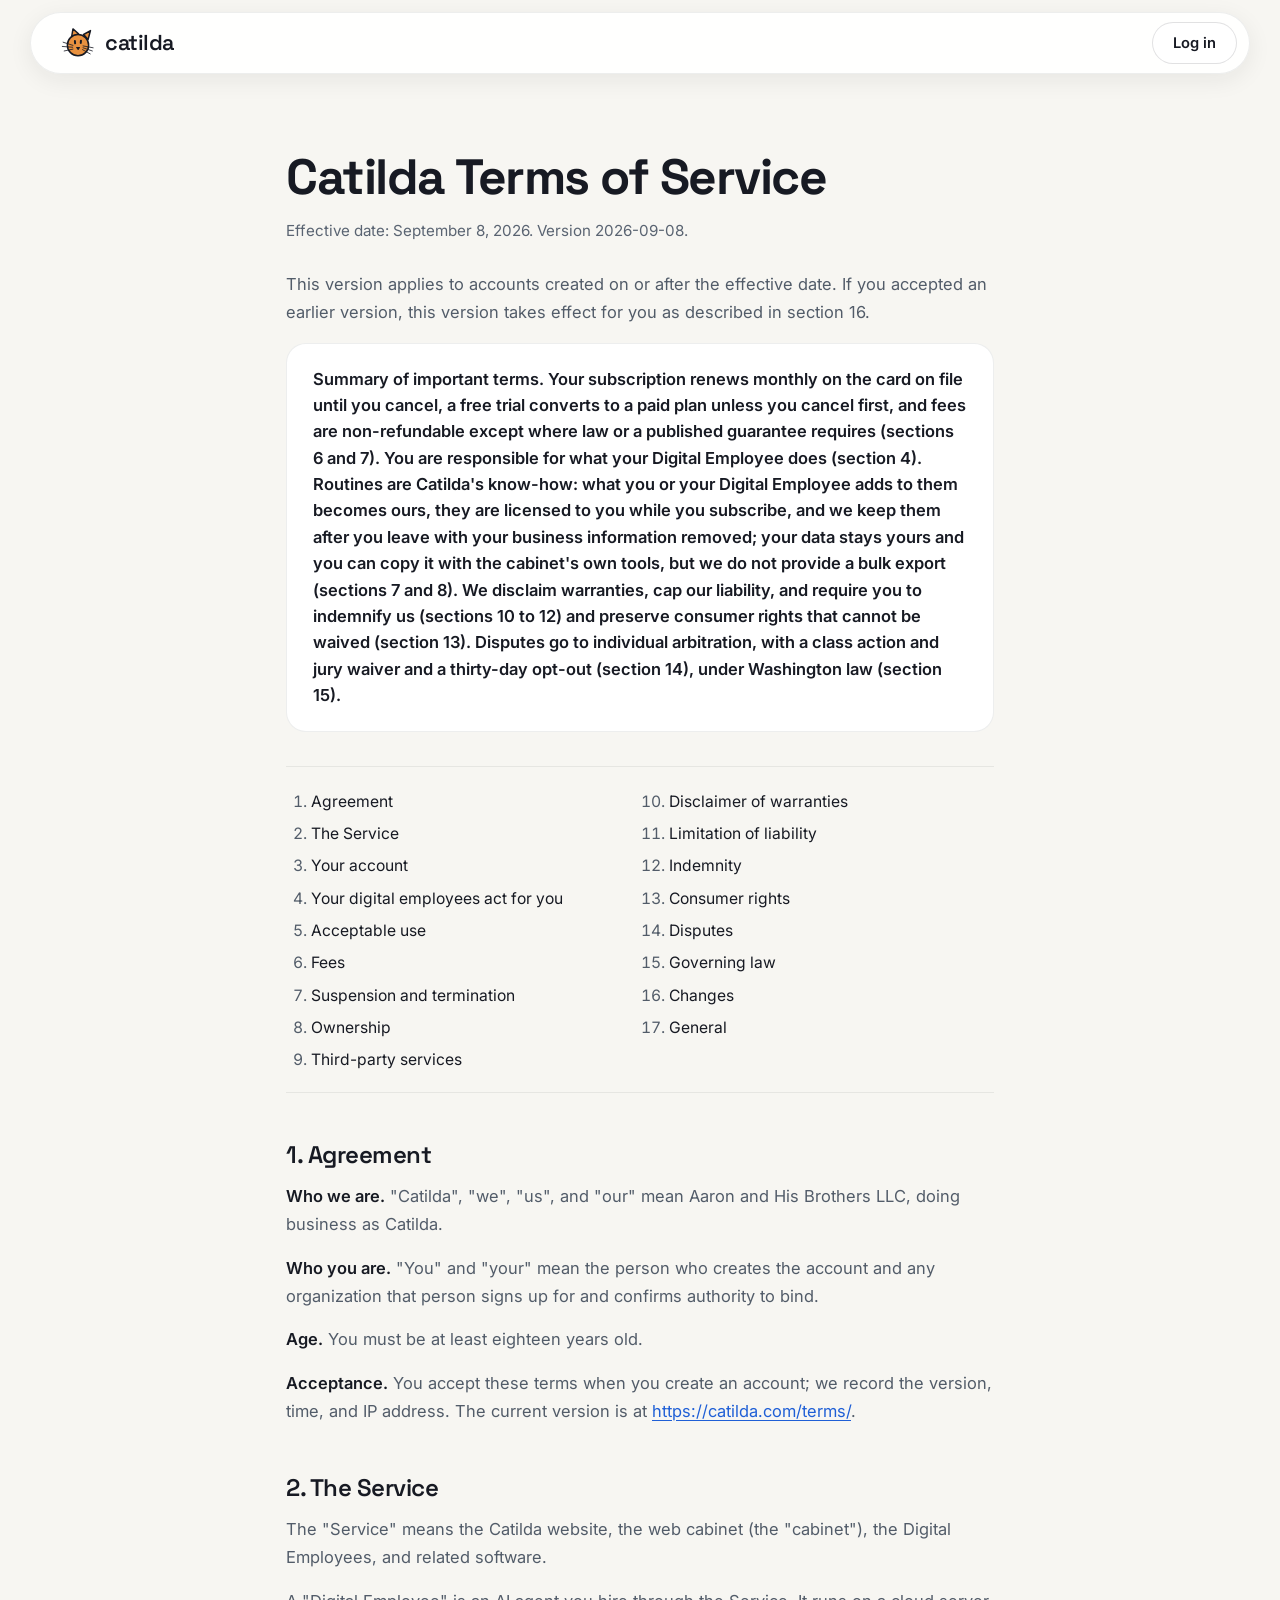
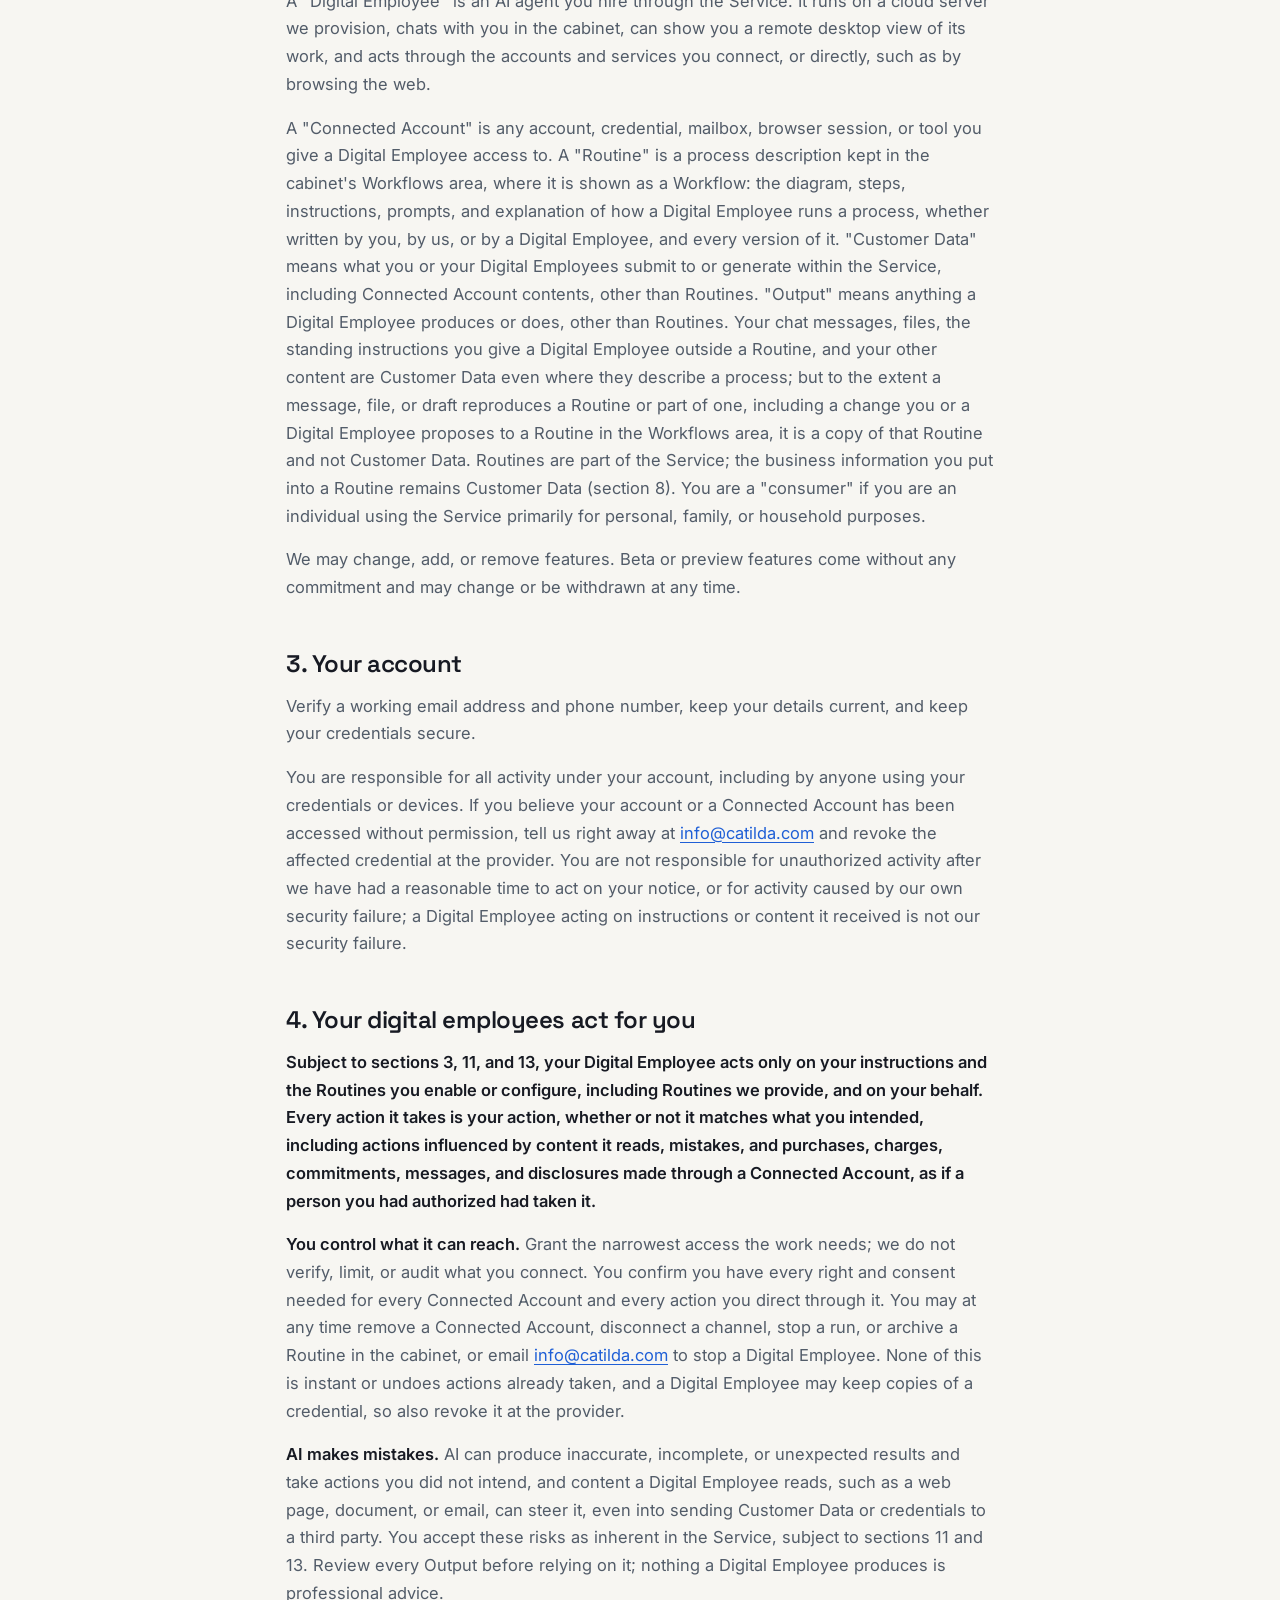
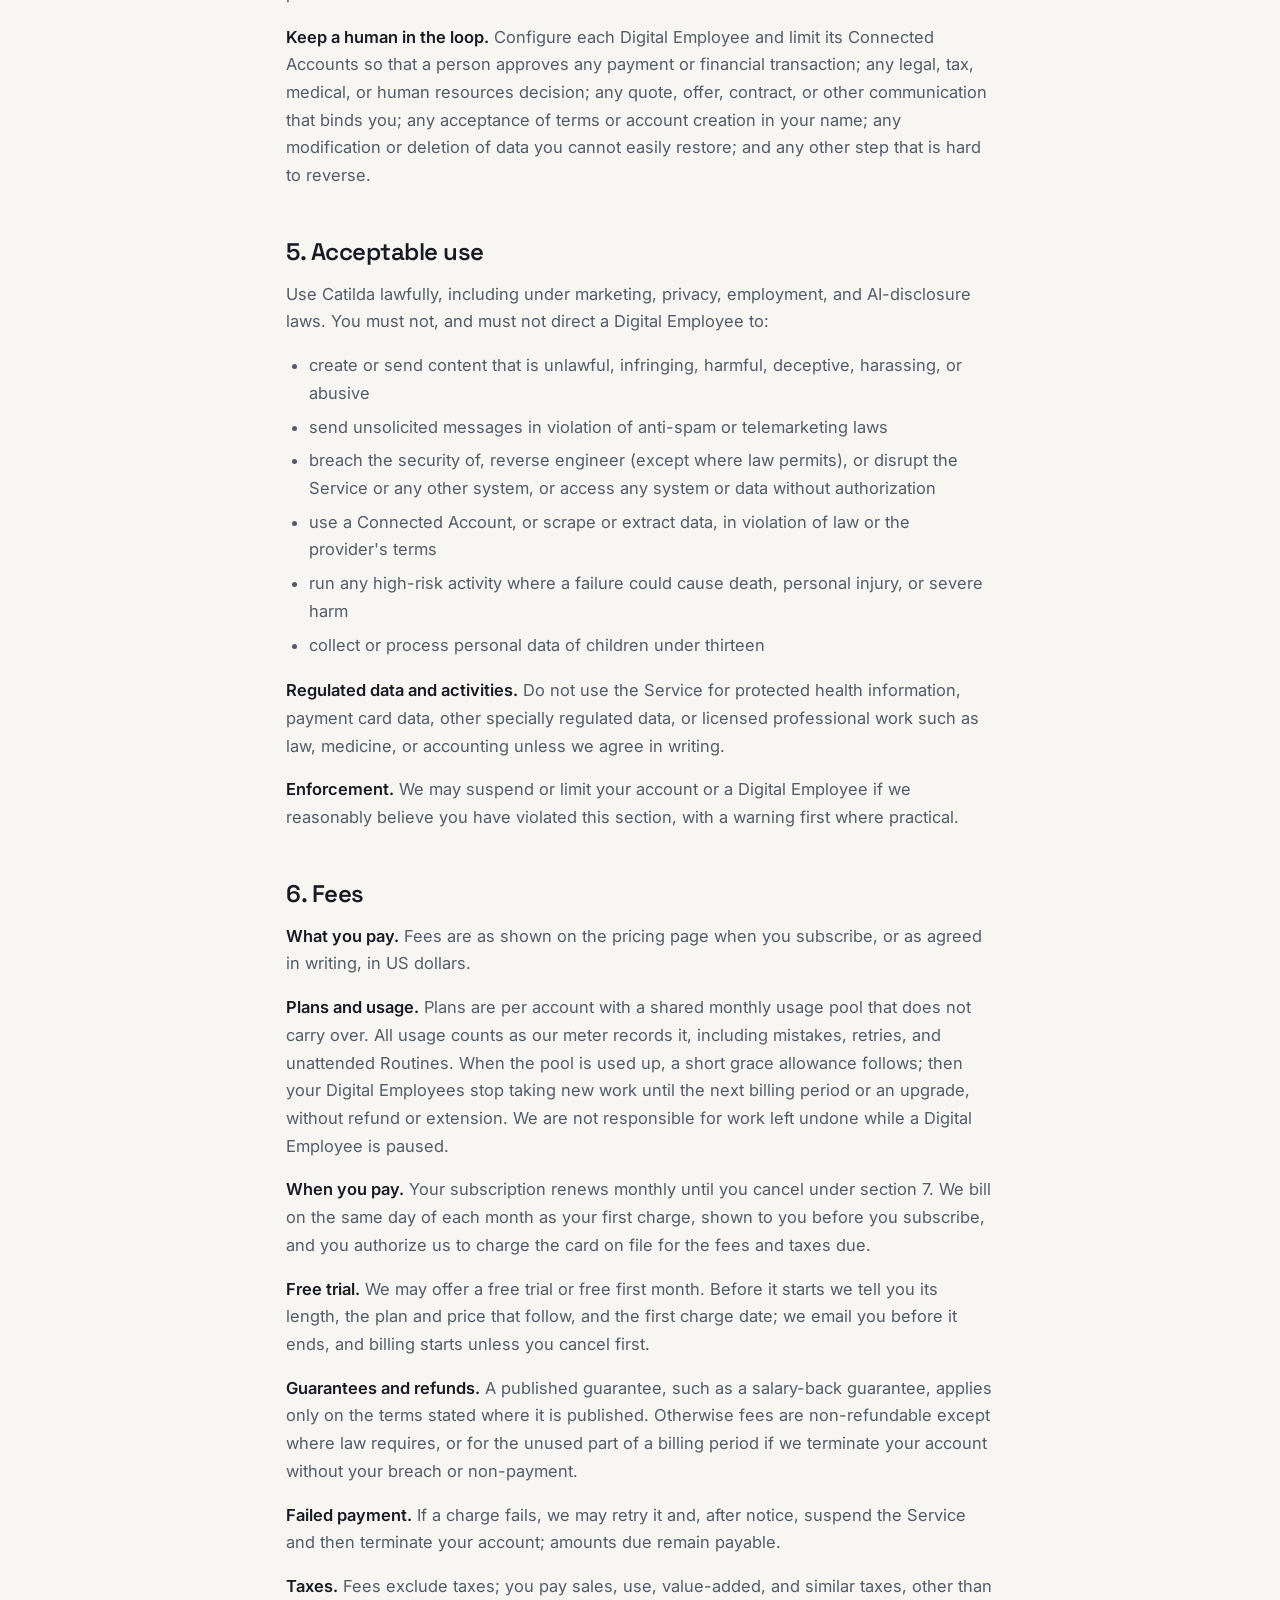
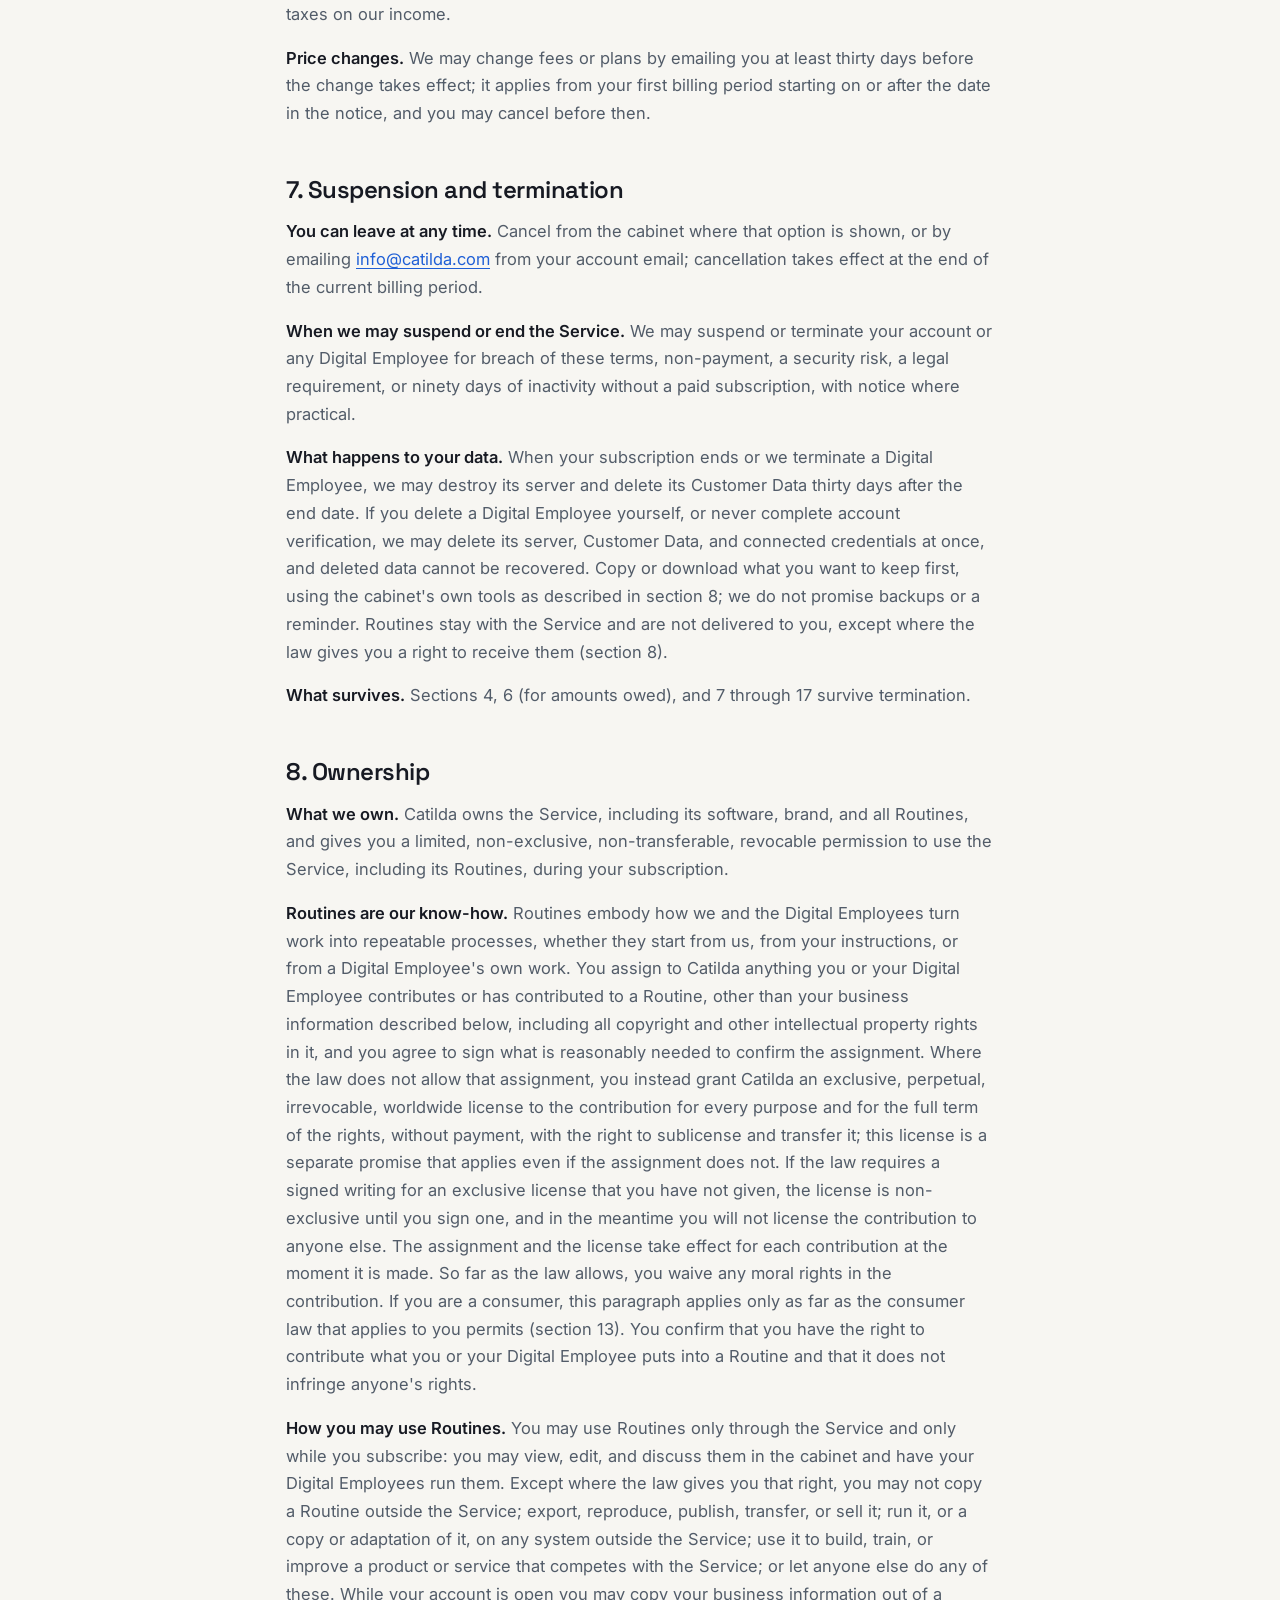
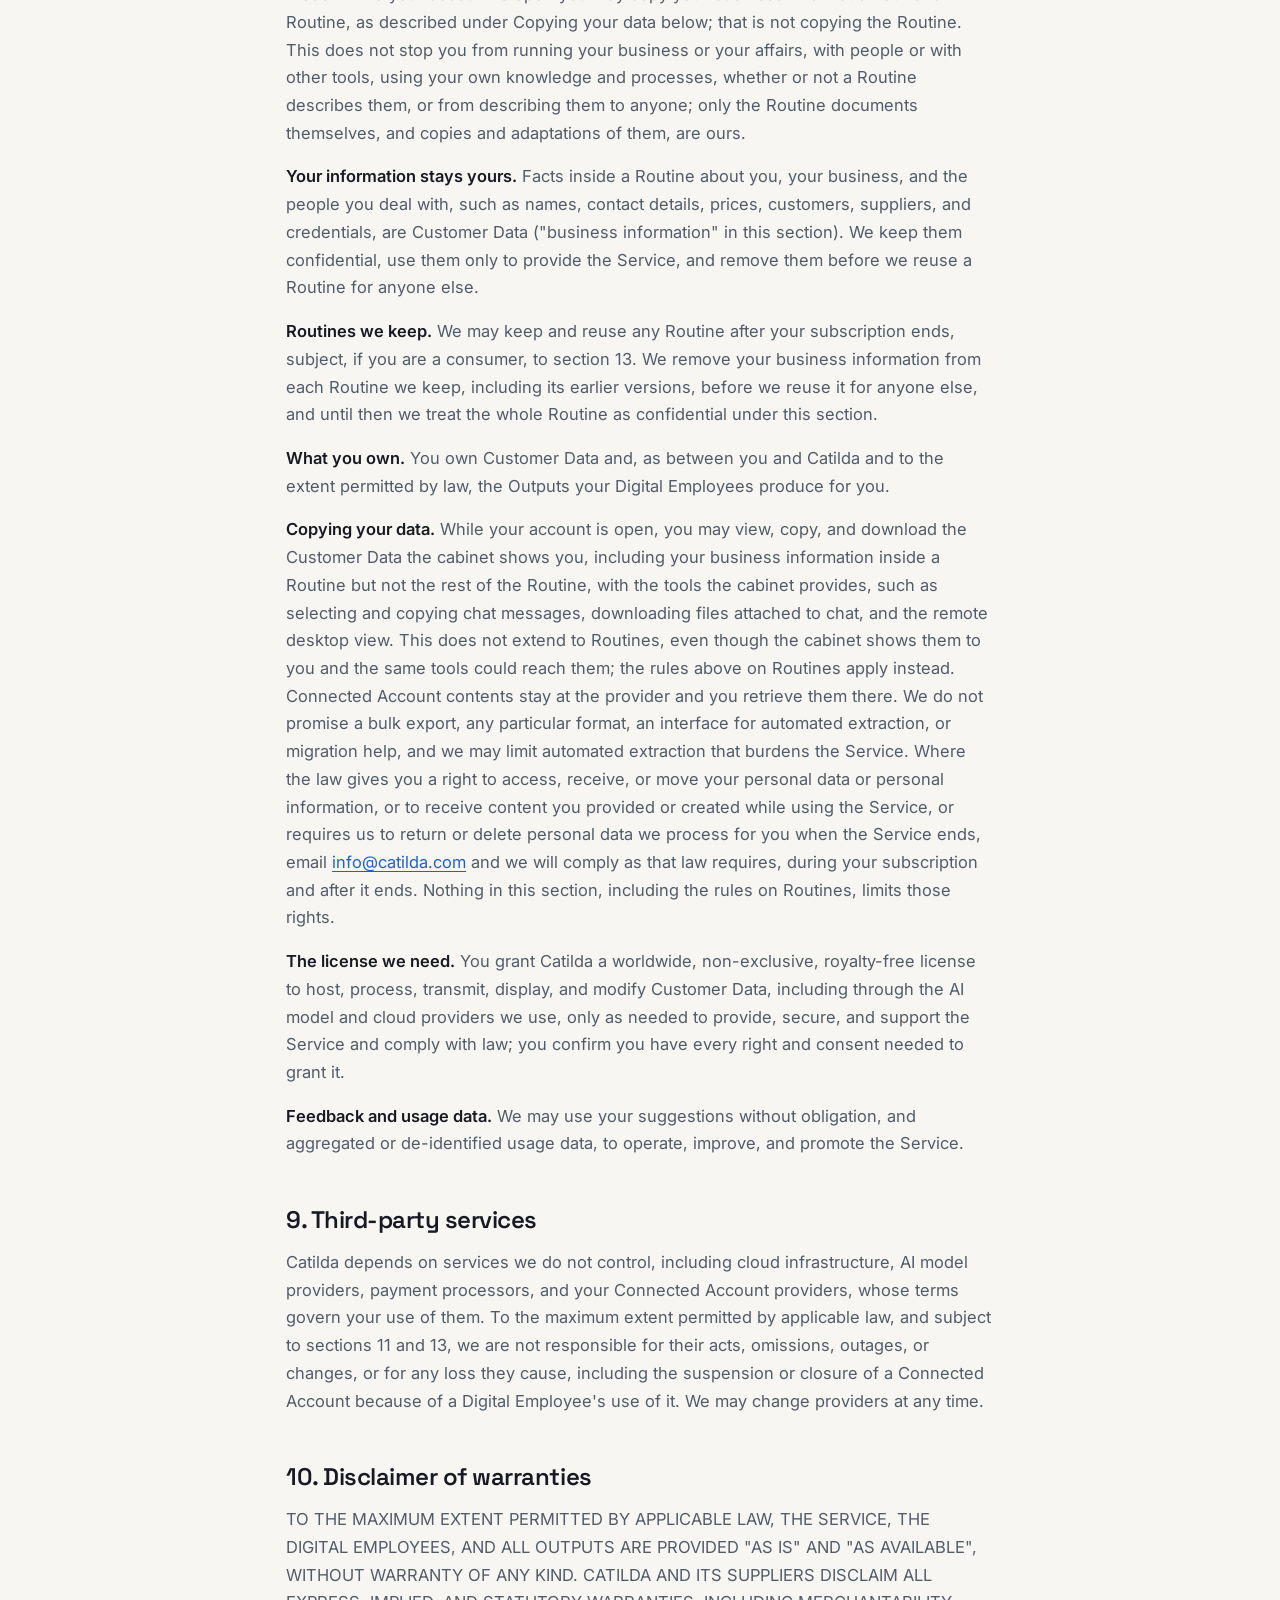
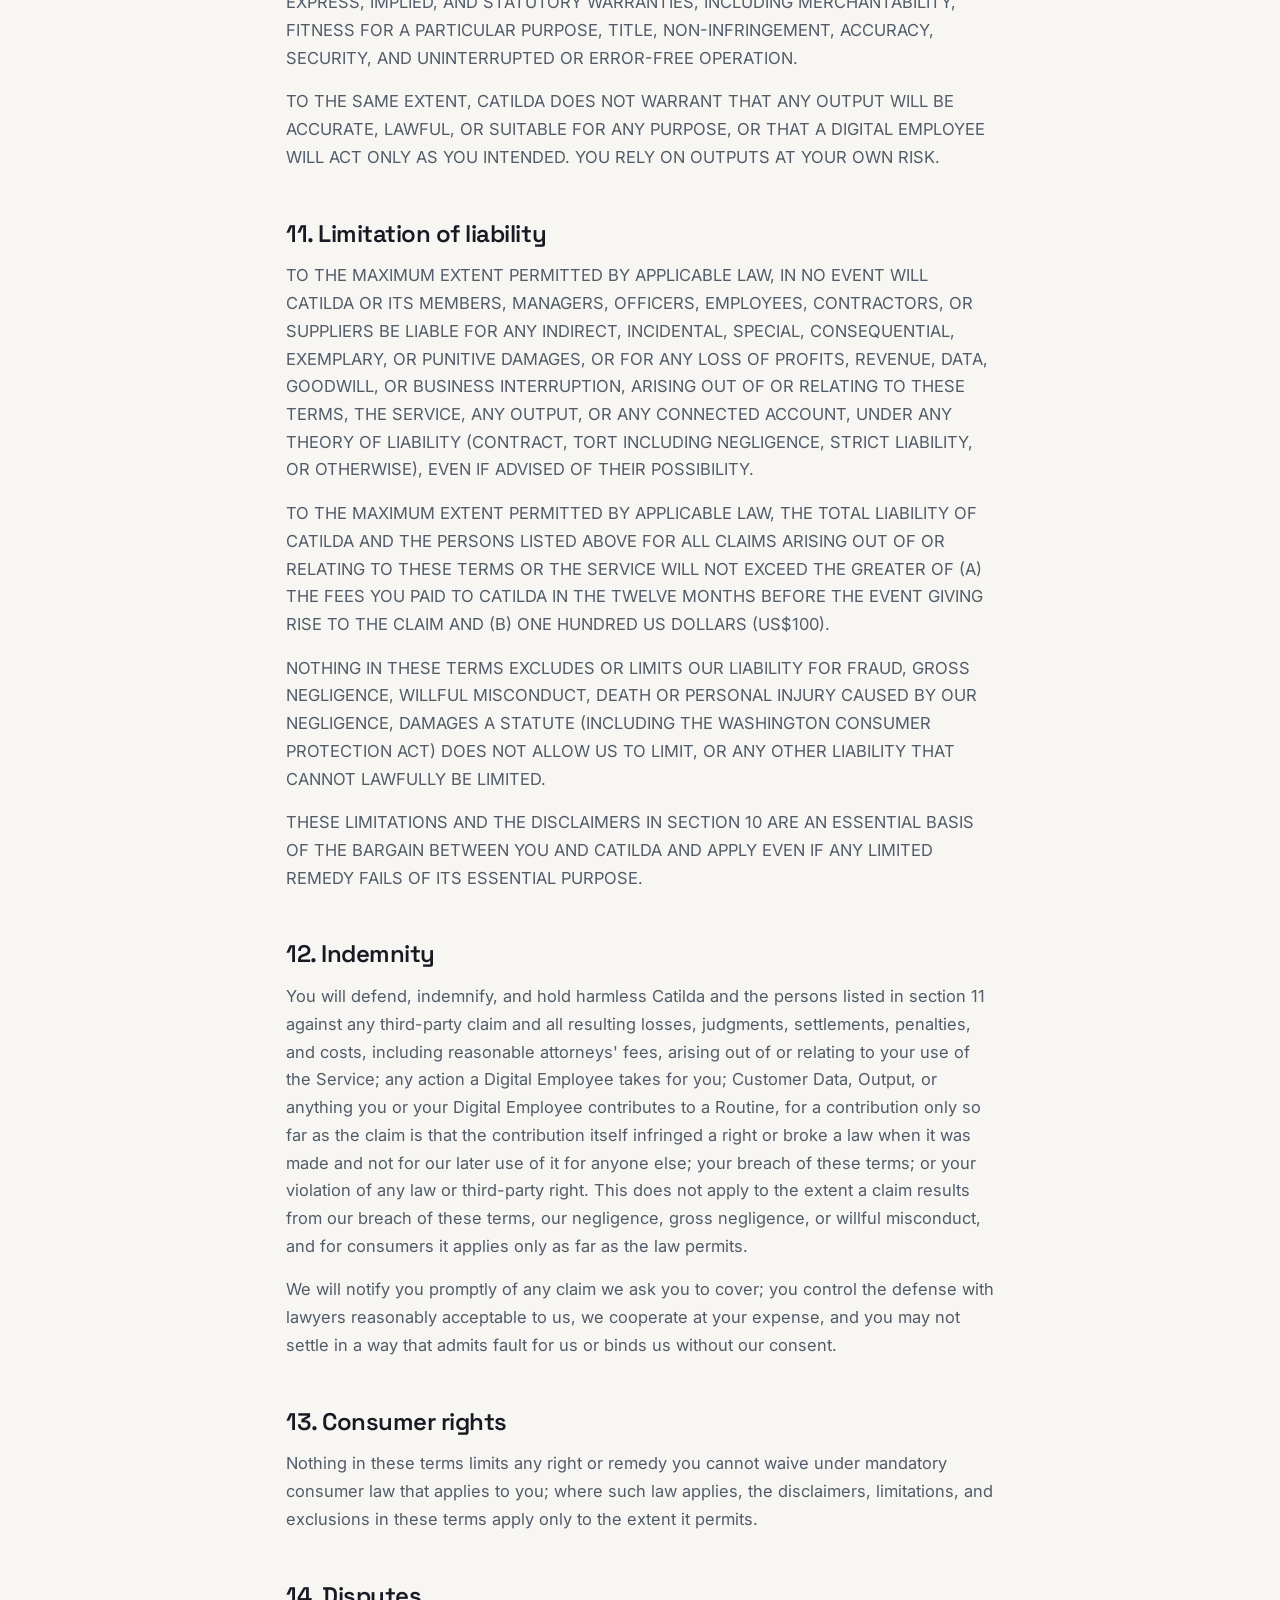
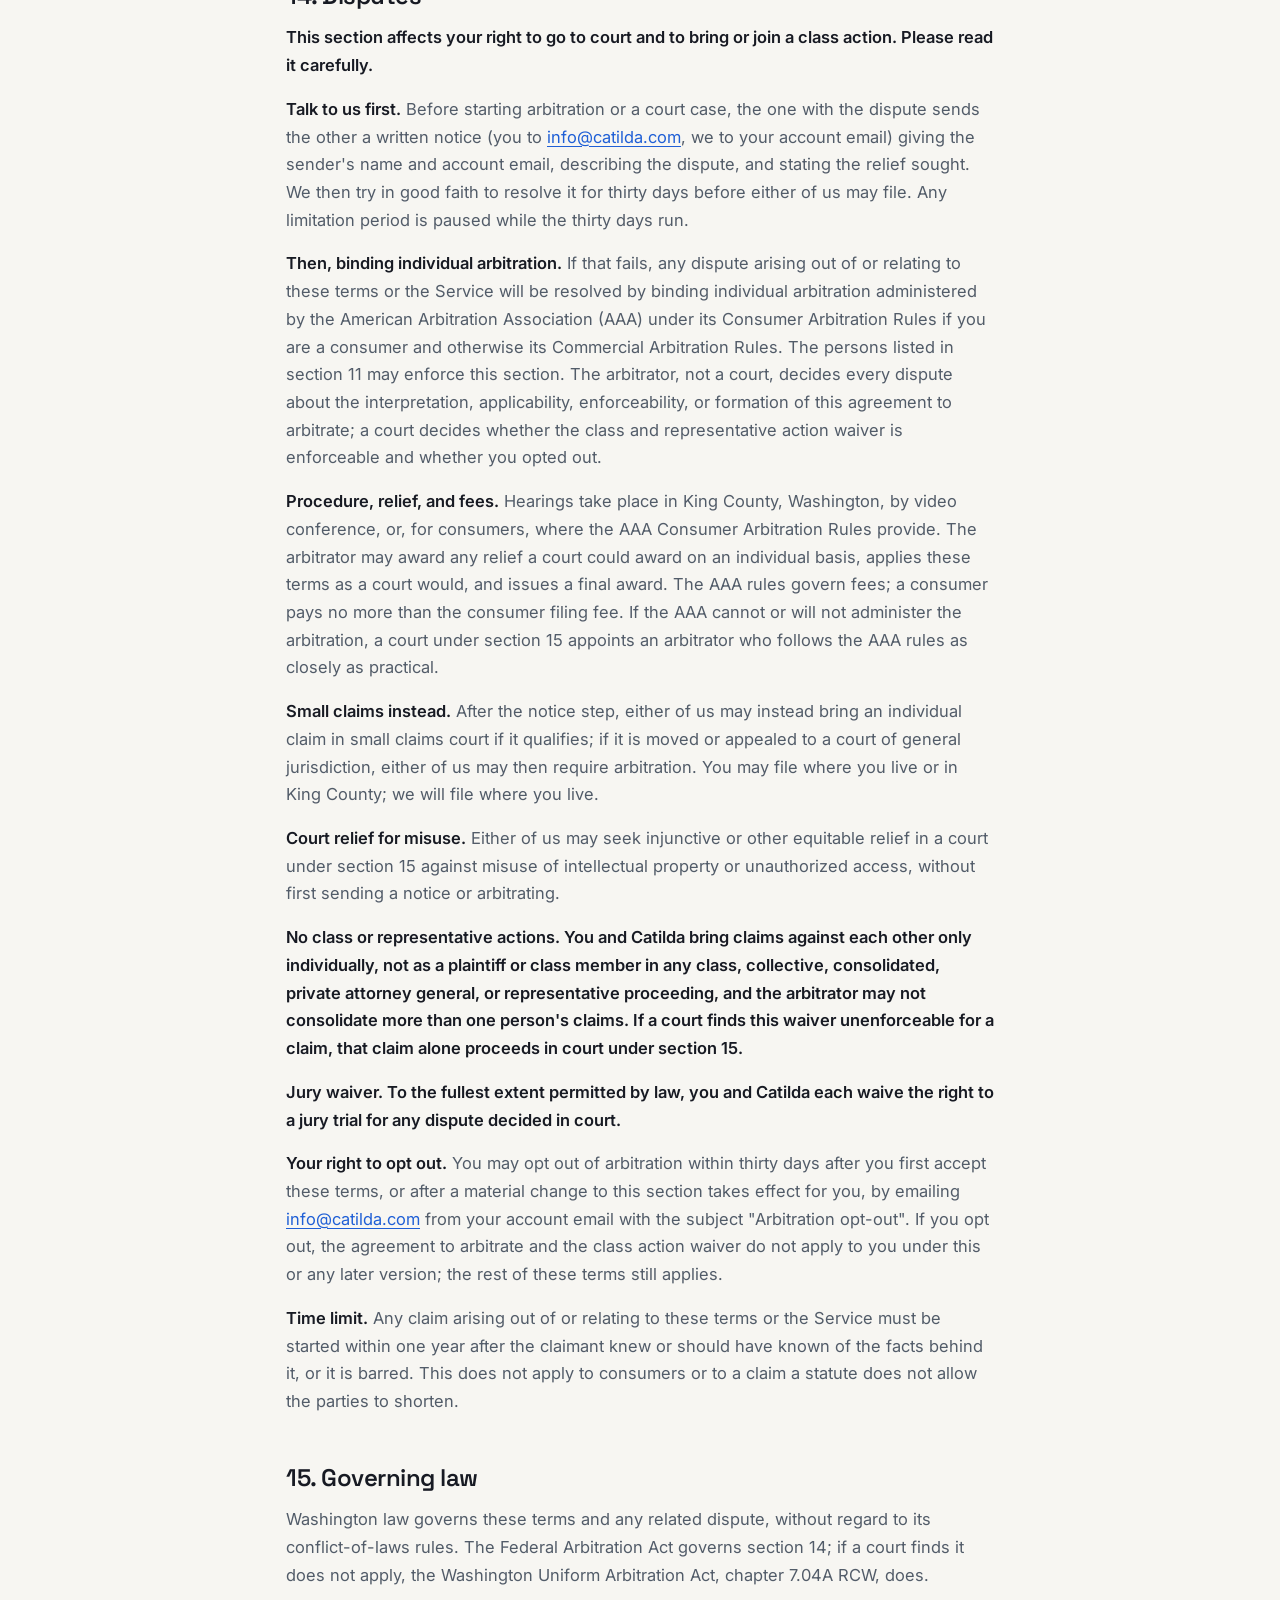
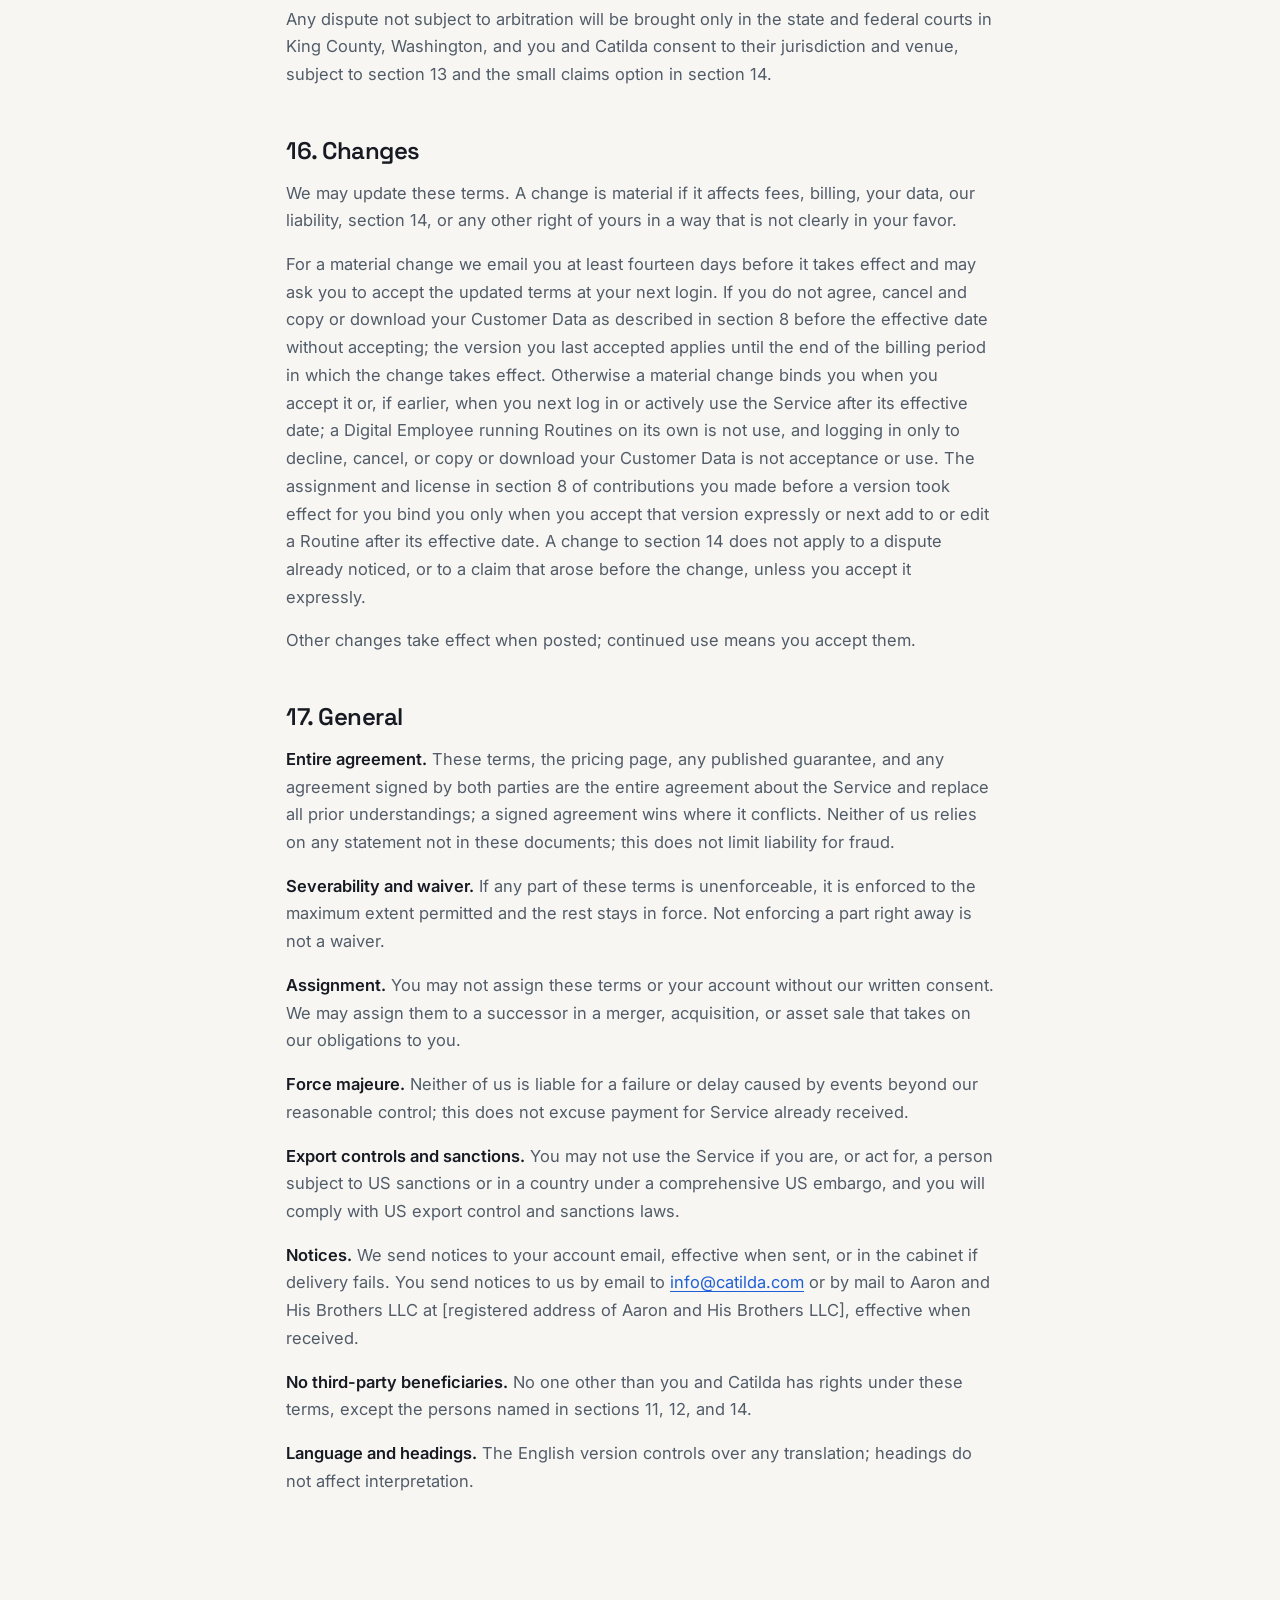
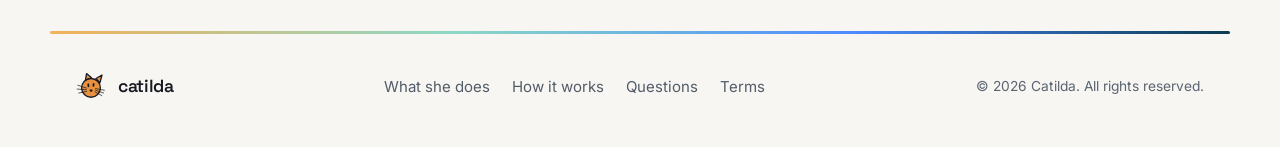
==== commit edbebe9e: "#57: Amend Terms for Routine ownership and data copying Version 2026-09-08 defines Routines, assigns" ====
--- a/terms/index.html
+++ b/terms/index.html
@@ -1,6 +1,6 @@
 <!DOCTYPE html>
 <!-- ABOUTME: Catilda Terms of Service, the canonical legal page at /terms/ (static HTML, no build). -->
-<!-- ABOUTME: Shares the landing palette, fonts, header and footer; version 2026-09-07 is what signup records. -->
+<!-- ABOUTME: Shares the landing palette, fonts, header and footer; version 2026-09-08 is what signup records. -->
 <html lang="en">
 <head>
 <meta charset="UTF-8" />
@@ -164,9 +164,11 @@
 <main class="legal" id="top">
 
   <h1>Catilda Terms of Service</h1>
-  <p class="effective">Effective date: September 7, 2026. Version 2026-09-07.</p>
-
-  <p class="summary"><strong>Summary of important terms. Your subscription renews monthly on the card on file until you cancel, a free trial converts to a paid plan unless you cancel first, and fees are non-refundable except where law or a published guarantee requires (sections 6 and 7). You are responsible for what your Digital Employee does (section 4). We disclaim warranties, cap our liability, and require you to indemnify us (sections 10 to 12) and preserve consumer rights that cannot be waived (section 13). Disputes go to individual arbitration, with a class action and jury waiver and a thirty-day opt-out (section 14), under Washington law (section 15).</strong></p>
+  <p class="effective">Effective date: September 8, 2026. Version 2026-09-08.</p>
+
+  <p>This version applies to accounts created on or after the effective date. If you accepted an earlier version, this version takes effect for you as described in section 16.</p>
+
+  <p class="summary"><strong>Summary of important terms. Your subscription renews monthly on the card on file until you cancel, a free trial converts to a paid plan unless you cancel first, and fees are non-refundable except where law or a published guarantee requires (sections 6 and 7). You are responsible for what your Digital Employee does (section 4). Routines are Catilda's know-how: what you or your Digital Employee adds to them becomes ours, they are licensed to you while you subscribe, and we keep them after you leave with your business information removed; your data stays yours and you can copy it with the cabinet's own tools, but we do not provide a bulk export (sections 7 and 8). We disclaim warranties, cap our liability, and require you to indemnify us (sections 10 to 12) and preserve consumer rights that cannot be waived (section 13). Disputes go to individual arbitration, with a class action and jury waiver and a thirty-day opt-out (section 14), under Washington law (section 15).</strong></p>
 
   <nav class="toc" aria-label="Contents">
     <ol>
@@ -206,7 +208,7 @@
 
   <p>A "Digital Employee" is an AI agent you hire through the Service. It runs on a cloud server we provision, chats with you in the cabinet, can show you a remote desktop view of its work, and acts through the accounts and services you connect, or directly, such as by browsing the web.</p>
 
-  <p>A "Connected Account" is any account, credential, mailbox, browser session, or tool you give a Digital Employee access to. "Customer Data" means what you or your Digital Employees submit to or generate within the Service, including Connected Account contents. "Output" means anything a Digital Employee produces or does. You are a "consumer" if you are an individual using the Service primarily for personal, family, or household purposes.</p>
+  <p>A "Connected Account" is any account, credential, mailbox, browser session, or tool you give a Digital Employee access to. A "Routine" is a process description kept in the cabinet's Workflows area, where it is shown as a Workflow: the diagram, steps, instructions, prompts, and explanation of how a Digital Employee runs a process, whether written by you, by us, or by a Digital Employee, and every version of it. "Customer Data" means what you or your Digital Employees submit to or generate within the Service, including Connected Account contents, other than Routines. "Output" means anything a Digital Employee produces or does, other than Routines. Your chat messages, files, the standing instructions you give a Digital Employee outside a Routine, and your other content are Customer Data even where they describe a process; but to the extent a message, file, or draft reproduces a Routine or part of one, including a change you or a Digital Employee proposes to a Routine in the Workflows area, it is a copy of that Routine and not Customer Data. Routines are part of the Service; the business information you put into a Routine remains Customer Data (section 8). You are a "consumer" if you are an individual using the Service primarily for personal, family, or household purposes.</p>
 
   <p>We may change, add, or remove features. Beta or preview features come without any commitment and may change or be withdrawn at any time.</p>
 
@@ -218,9 +220,9 @@
 
   <h2 id="digital-employees">4. Your digital employees act for you</h2>
 
-  <p><strong>Subject to sections 3, 11, and 13, your Digital Employee acts only on your instructions and the routines you configure, and on your behalf. Every action it takes is your action, whether or not it matches what you intended, including actions influenced by content it reads, mistakes, and purchases, charges, commitments, messages, and disclosures made through a Connected Account, as if a person you had authorized had taken it.</strong></p>
-
-  <p><strong>You control what it can reach.</strong> Grant the narrowest access the work needs; we do not verify, limit, or audit what you connect. You confirm you have every right and consent needed for every Connected Account and every action you direct through it. You may at any time remove a Connected Account, disconnect a channel, stop a run, or archive a routine in the cabinet, or email <a href="mailto:info@catilda.com">info@catilda.com</a> to stop a Digital Employee. None of this is instant or undoes actions already taken, and a Digital Employee may keep copies of a credential, so also revoke it at the provider.</p>
+  <p><strong>Subject to sections 3, 11, and 13, your Digital Employee acts only on your instructions and the Routines you enable or configure, including Routines we provide, and on your behalf. Every action it takes is your action, whether or not it matches what you intended, including actions influenced by content it reads, mistakes, and purchases, charges, commitments, messages, and disclosures made through a Connected Account, as if a person you had authorized had taken it.</strong></p>
+
+  <p><strong>You control what it can reach.</strong> Grant the narrowest access the work needs; we do not verify, limit, or audit what you connect. You confirm you have every right and consent needed for every Connected Account and every action you direct through it. You may at any time remove a Connected Account, disconnect a channel, stop a run, or archive a Routine in the cabinet, or email <a href="mailto:info@catilda.com">info@catilda.com</a> to stop a Digital Employee. None of this is instant or undoes actions already taken, and a Digital Employee may keep copies of a credential, so also revoke it at the provider.</p>
 
   <p><strong>AI makes mistakes.</strong> AI can produce inaccurate, incomplete, or unexpected results and take actions you did not intend, and content a Digital Employee reads, such as a web page, document, or email, can steer it, even into sending Customer Data or credentials to a third party. You accept these risks as inherent in the Service, subject to sections 11 and 13. Review every Output before relying on it; nothing a Digital Employee produces is professional advice.</p>
 
@@ -247,7 +249,7 @@
 
   <p><strong>What you pay.</strong> Fees are as shown on the pricing page when you subscribe, or as agreed in writing, in US dollars.</p>
 
-  <p><strong>Plans and usage.</strong> Plans are per account with a shared monthly usage pool that does not carry over. All usage counts as our meter records it, including mistakes, retries, and unattended routines. When the pool is used up, a short grace allowance follows; then your Digital Employees stop taking new work until the next billing period or an upgrade, without refund or extension. We are not responsible for work left undone while a Digital Employee is paused.</p>
+  <p><strong>Plans and usage.</strong> Plans are per account with a shared monthly usage pool that does not carry over. All usage counts as our meter records it, including mistakes, retries, and unattended Routines. When the pool is used up, a short grace allowance follows; then your Digital Employees stop taking new work until the next billing period or an upgrade, without refund or extension. We are not responsible for work left undone while a Digital Employee is paused.</p>
 
   <p><strong>When you pay.</strong> Your subscription renews monthly until you cancel under section 7. We bill on the same day of each month as your first charge, shown to you before you subscribe, and you authorize us to charge the card on file for the fees and taxes due.</p>
 
@@ -263,20 +265,30 @@
 
   <h2 id="termination">7. Suspension and termination</h2>
 
-  <p><strong>You can leave at any time.</strong> Cancel from the cabinet or by emailing <a href="mailto:info@catilda.com">info@catilda.com</a> from your account email; cancellation takes effect at the end of the current billing period.</p>
+  <p><strong>You can leave at any time.</strong> Cancel from the cabinet where that option is shown, or by emailing <a href="mailto:info@catilda.com">info@catilda.com</a> from your account email; cancellation takes effect at the end of the current billing period.</p>
 
   <p><strong>When we may suspend or end the Service.</strong> We may suspend or terminate your account or any Digital Employee for breach of these terms, non-payment, a security risk, a legal requirement, or ninety days of inactivity without a paid subscription, with notice where practical.</p>
 
-  <p><strong>What happens to your data.</strong> When your subscription ends or we terminate a Digital Employee, we may destroy its server and delete its Customer Data thirty days after the end date. If you delete a Digital Employee yourself, or never complete account verification, we may delete its server, Customer Data, and connected credentials at once, and deleted data cannot be recovered. Export what you want to keep first; we do not promise backups or a reminder.</p>
+  <p><strong>What happens to your data.</strong> When your subscription ends or we terminate a Digital Employee, we may destroy its server and delete its Customer Data thirty days after the end date. If you delete a Digital Employee yourself, or never complete account verification, we may delete its server, Customer Data, and connected credentials at once, and deleted data cannot be recovered. Copy or download what you want to keep first, using the cabinet's own tools as described in section 8; we do not promise backups or a reminder. Routines stay with the Service and are not delivered to you, except where the law gives you a right to receive them (section 8).</p>
 
   <p><strong>What survives.</strong> Sections 4, 6 (for amounts owed), and 7 through 17 survive termination.</p>
 
   <h2 id="ownership">8. Ownership</h2>
 
-  <p><strong>What we own.</strong> Catilda owns the Service, including its software and brand, and gives you a limited, non-exclusive, non-transferable, revocable permission to use it during your subscription.</p>
+  <p><strong>What we own.</strong> Catilda owns the Service, including its software, brand, and all Routines, and gives you a limited, non-exclusive, non-transferable, revocable permission to use the Service, including its Routines, during your subscription.</p>
+
+  <p><strong>Routines are our know-how.</strong> Routines embody how we and the Digital Employees turn work into repeatable processes, whether they start from us, from your instructions, or from a Digital Employee's own work. You assign to Catilda anything you or your Digital Employee contributes or has contributed to a Routine, other than your business information described below, including all copyright and other intellectual property rights in it, and you agree to sign what is reasonably needed to confirm the assignment. Where the law does not allow that assignment, you instead grant Catilda an exclusive, perpetual, irrevocable, worldwide license to the contribution for every purpose and for the full term of the rights, without payment, with the right to sublicense and transfer it; this license is a separate promise that applies even if the assignment does not. If the law requires a signed writing for an exclusive license that you have not given, the license is non-exclusive until you sign one, and in the meantime you will not license the contribution to anyone else. The assignment and the license take effect for each contribution at the moment it is made. So far as the law allows, you waive any moral rights in the contribution. If you are a consumer, this paragraph applies only as far as the consumer law that applies to you permits (section 13). You confirm that you have the right to contribute what you or your Digital Employee puts into a Routine and that it does not infringe anyone's rights.</p>
+
+  <p><strong>How you may use Routines.</strong> You may use Routines only through the Service and only while you subscribe: you may view, edit, and discuss them in the cabinet and have your Digital Employees run them. Except where the law gives you that right, you may not copy a Routine outside the Service; export, reproduce, publish, transfer, or sell it; run it, or a copy or adaptation of it, on any system outside the Service; use it to build, train, or improve a product or service that competes with the Service; or let anyone else do any of these. While your account is open you may copy your business information out of a Routine, as described under Copying your data below; that is not copying the Routine. This does not stop you from running your business or your affairs, with people or with other tools, using your own knowledge and processes, whether or not a Routine describes them, or from describing them to anyone; only the Routine documents themselves, and copies and adaptations of them, are ours.</p>
+
+  <p><strong>Your information stays yours.</strong> Facts inside a Routine about you, your business, and the people you deal with, such as names, contact details, prices, customers, suppliers, and credentials, are Customer Data ("business information" in this section). We keep them confidential, use them only to provide the Service, and remove them before we reuse a Routine for anyone else.</p>
+
+  <p><strong>Routines we keep.</strong> We may keep and reuse any Routine after your subscription ends, subject, if you are a consumer, to section 13. We remove your business information from each Routine we keep, including its earlier versions, before we reuse it for anyone else, and until then we treat the whole Routine as confidential under this section.</p>
 
   <p><strong>What you own.</strong> You own Customer Data and, as between you and Catilda and to the extent permitted by law, the Outputs your Digital Employees produce for you.</p>
 
+  <p><strong>Copying your data.</strong> While your account is open, you may view, copy, and download the Customer Data the cabinet shows you, including your business information inside a Routine but not the rest of the Routine, with the tools the cabinet provides, such as selecting and copying chat messages, downloading files attached to chat, and the remote desktop view. This does not extend to Routines, even though the cabinet shows them to you and the same tools could reach them; the rules above on Routines apply instead. Connected Account contents stay at the provider and you retrieve them there. We do not promise a bulk export, any particular format, an interface for automated extraction, or migration help, and we may limit automated extraction that burdens the Service. Where the law gives you a right to access, receive, or move your personal data or personal information, or to receive content you provided or created while using the Service, or requires us to return or delete personal data we process for you when the Service ends, email <a href="mailto:info@catilda.com">info@catilda.com</a> and we will comply as that law requires, during your subscription and after it ends. Nothing in this section, including the rules on Routines, limits those rights.</p>
+
   <p><strong>The license we need.</strong> You grant Catilda a worldwide, non-exclusive, royalty-free license to host, process, transmit, display, and modify Customer Data, including through the AI model and cloud providers we use, only as needed to provide, secure, and support the Service and comply with law; you confirm you have every right and consent needed to grant it.</p>
 
   <p><strong>Feedback and usage data.</strong> We may use your suggestions without obligation, and aggregated or de-identified usage data, to operate, improve, and promote the Service.</p>
@@ -303,7 +315,7 @@
 
   <h2 id="indemnity">12. Indemnity</h2>
 
-  <p>You will defend, indemnify, and hold harmless Catilda and the persons listed in section 11 against any third-party claim and all resulting losses, judgments, settlements, penalties, and costs, including reasonable attorneys' fees, arising out of or relating to your use of the Service; any action a Digital Employee takes for you; Customer Data or Output; your breach of these terms; or your violation of any law or third-party right. This does not apply to the extent a claim results from our breach of these terms, our negligence, gross negligence, or willful misconduct, and for consumers it applies only as far as the law permits.</p>
+  <p>You will defend, indemnify, and hold harmless Catilda and the persons listed in section 11 against any third-party claim and all resulting losses, judgments, settlements, penalties, and costs, including reasonable attorneys' fees, arising out of or relating to your use of the Service; any action a Digital Employee takes for you; Customer Data, Output, or anything you or your Digital Employee contributes to a Routine, for a contribution only so far as the claim is that the contribution itself infringed a right or broke a law when it was made and not for our later use of it for anyone else; your breach of these terms; or your violation of any law or third-party right. This does not apply to the extent a claim results from our breach of these terms, our negligence, gross negligence, or willful misconduct, and for consumers it applies only as far as the law permits.</p>
 
   <p>We will notify you promptly of any claim we ask you to cover; you control the defense with lawyers reasonably acceptable to us, we cooperate at your expense, and you may not settle in a way that admits fault for us or binds us without our consent.</p>
 
@@ -343,7 +355,7 @@
 
   <p>We may update these terms. A change is material if it affects fees, billing, your data, our liability, section 14, or any other right of yours in a way that is not clearly in your favor.</p>
 
-  <p>For a material change we email you at least fourteen days before it takes effect and may ask you to accept the updated terms at your next login. If you do not agree, cancel and export your Customer Data before the effective date without accepting; the version you last accepted applies until the end of the billing period in which the change takes effect. Otherwise a material change binds you when you accept it or, if earlier, when you next log in or actively use the Service after its effective date; a Digital Employee running routines on its own is not use, and logging in only to decline, cancel, or export is not acceptance or use. A change to section 14 does not apply to a dispute already noticed, or to a claim that arose before the change, unless you accept it expressly.</p>
+  <p>For a material change we email you at least fourteen days before it takes effect and may ask you to accept the updated terms at your next login. If you do not agree, cancel and copy or download your Customer Data as described in section 8 before the effective date without accepting; the version you last accepted applies until the end of the billing period in which the change takes effect. Otherwise a material change binds you when you accept it or, if earlier, when you next log in or actively use the Service after its effective date; a Digital Employee running Routines on its own is not use, and logging in only to decline, cancel, or copy or download your Customer Data is not acceptance or use. The assignment and license in section 8 of contributions you made before a version took effect for you bind you only when you accept that version expressly or next add to or edit a Routine after its effective date. A change to section 14 does not apply to a dispute already noticed, or to a claim that arose before the change, unless you accept it expressly.</p>
 
   <p>Other changes take effect when posted; continued use means you accept them.</p>
 
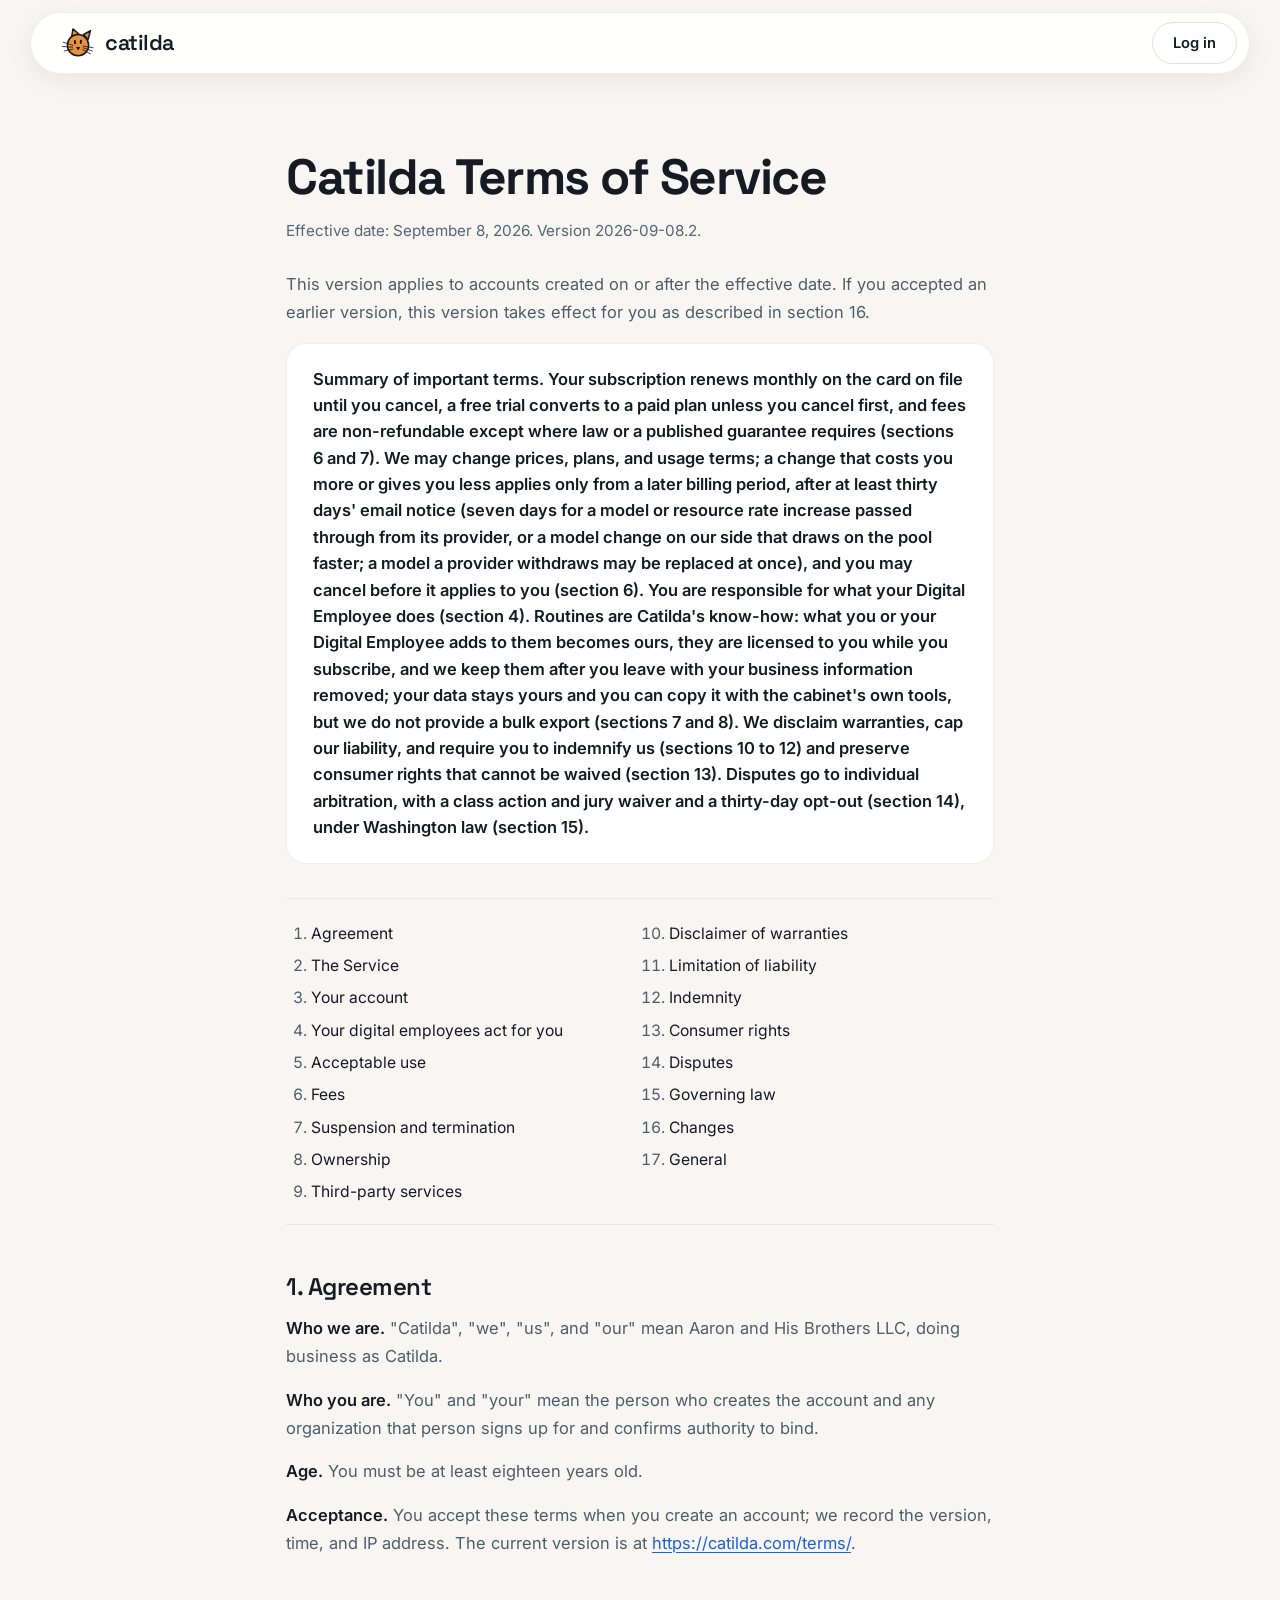
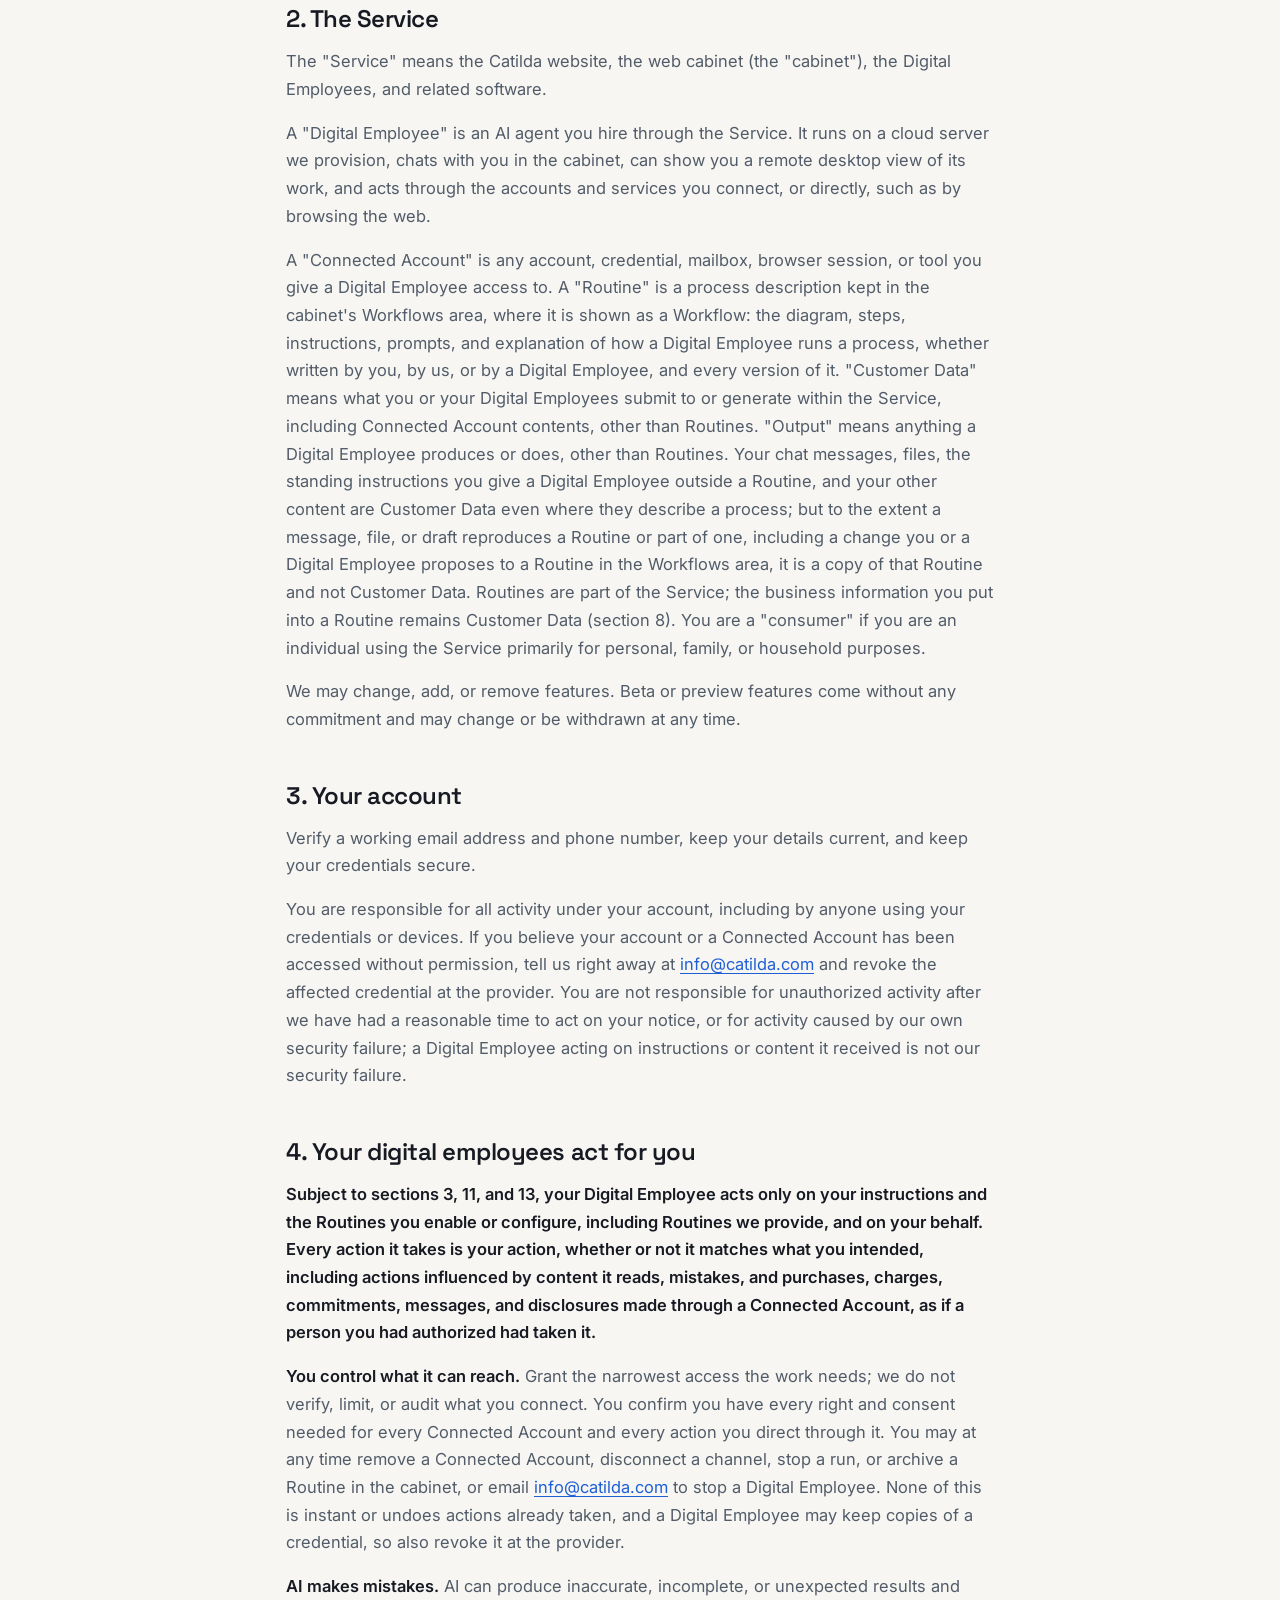
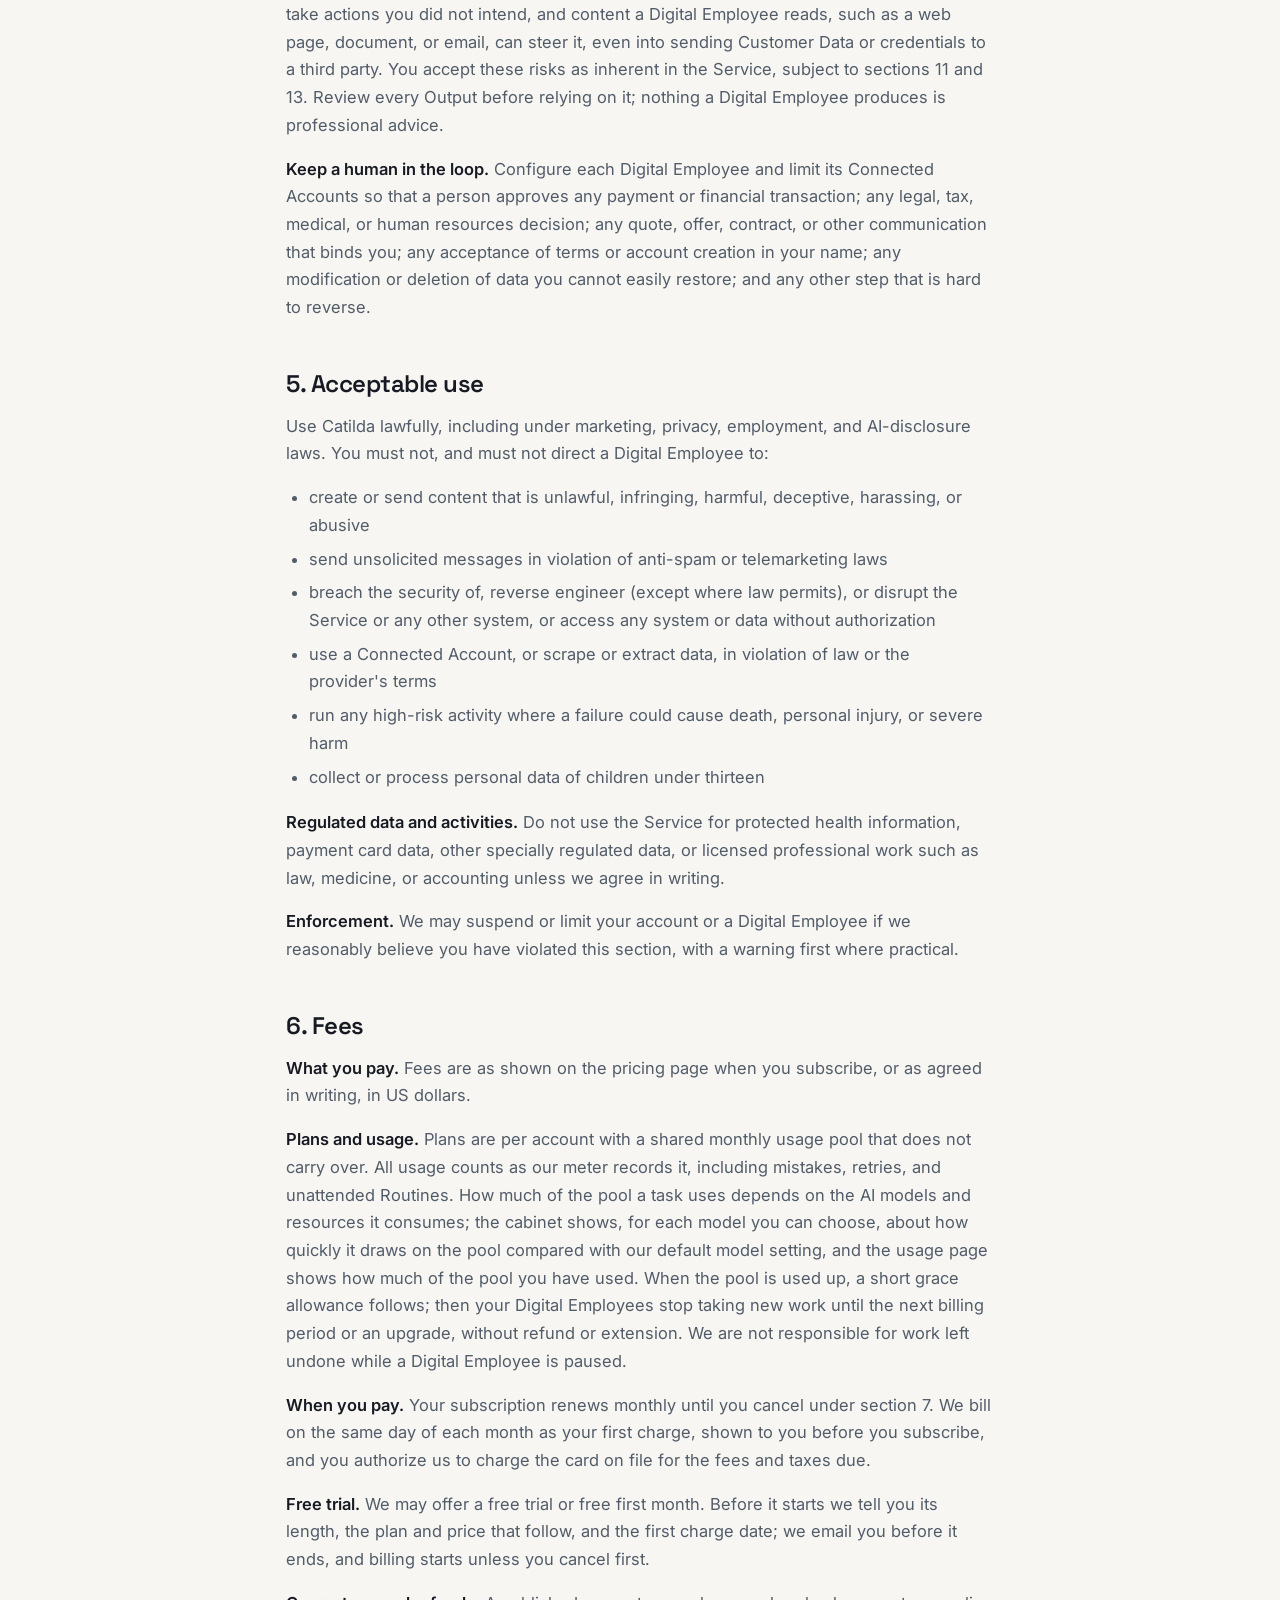
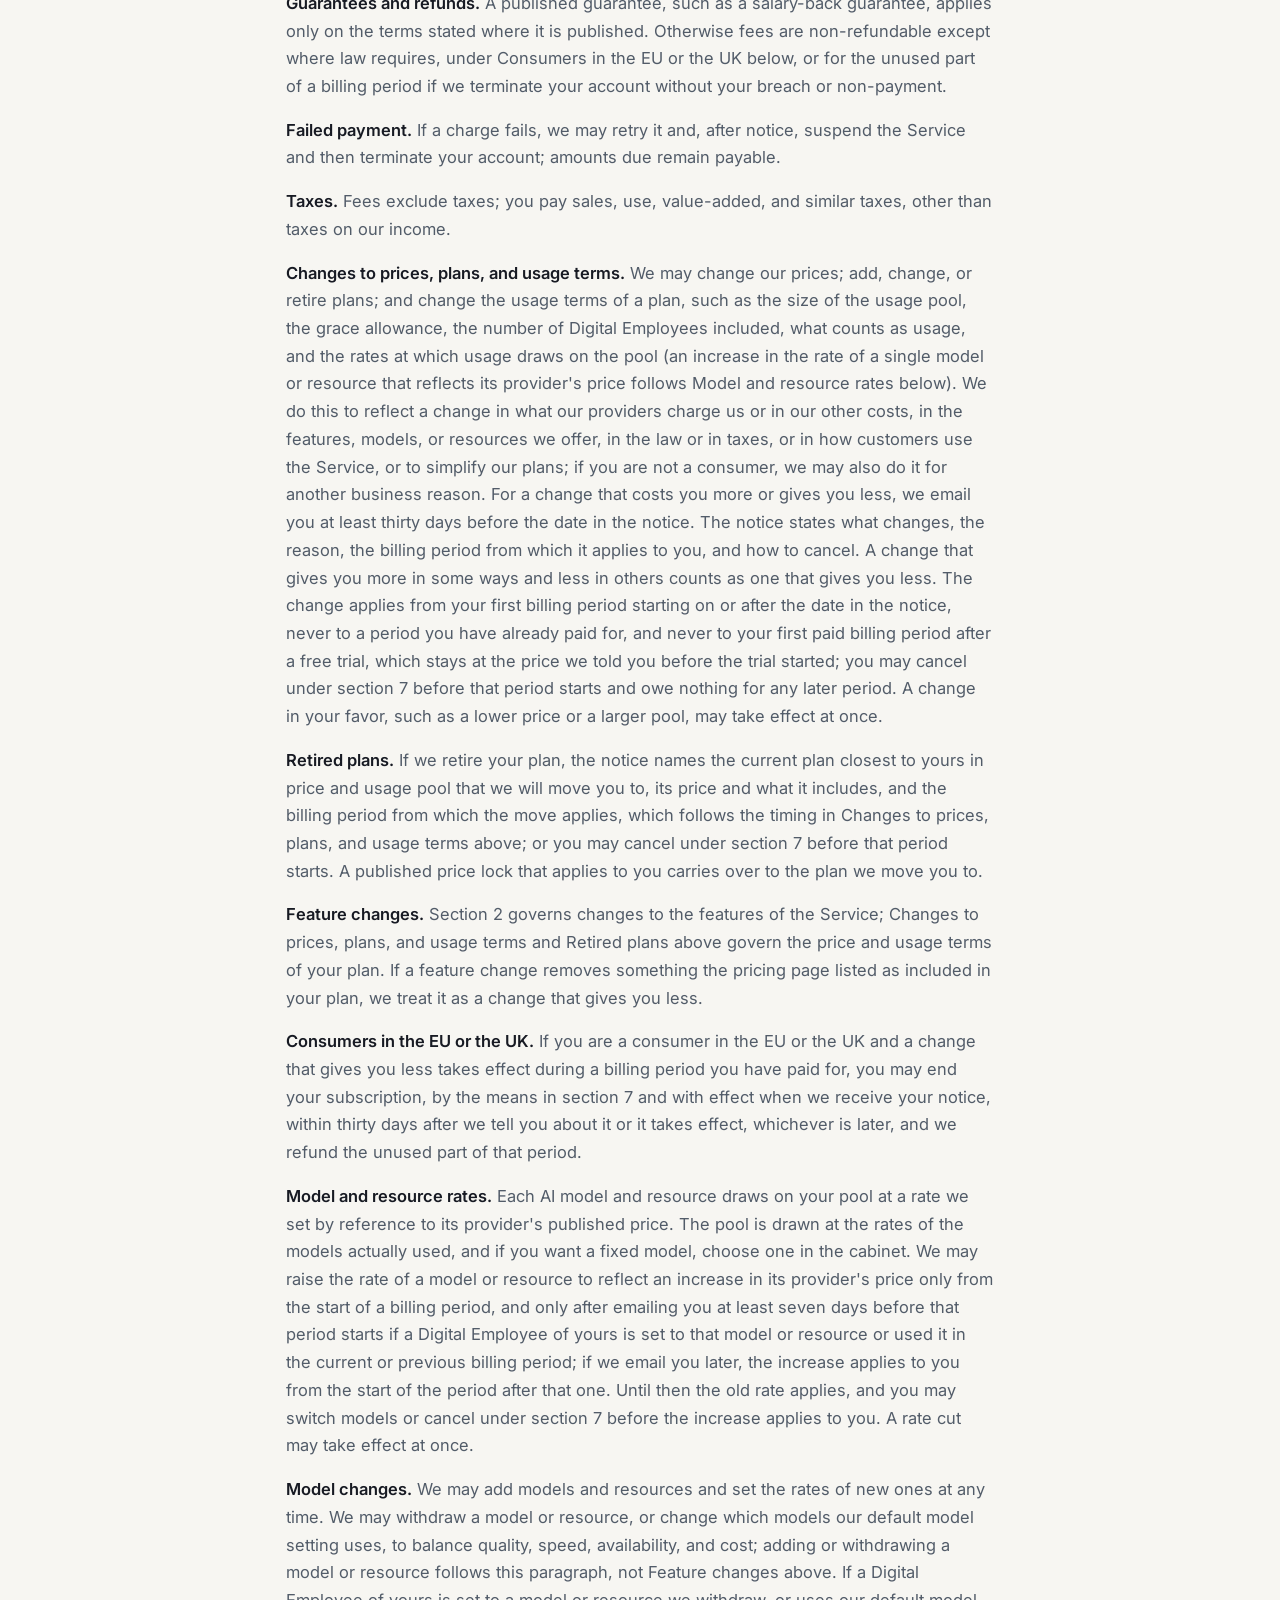
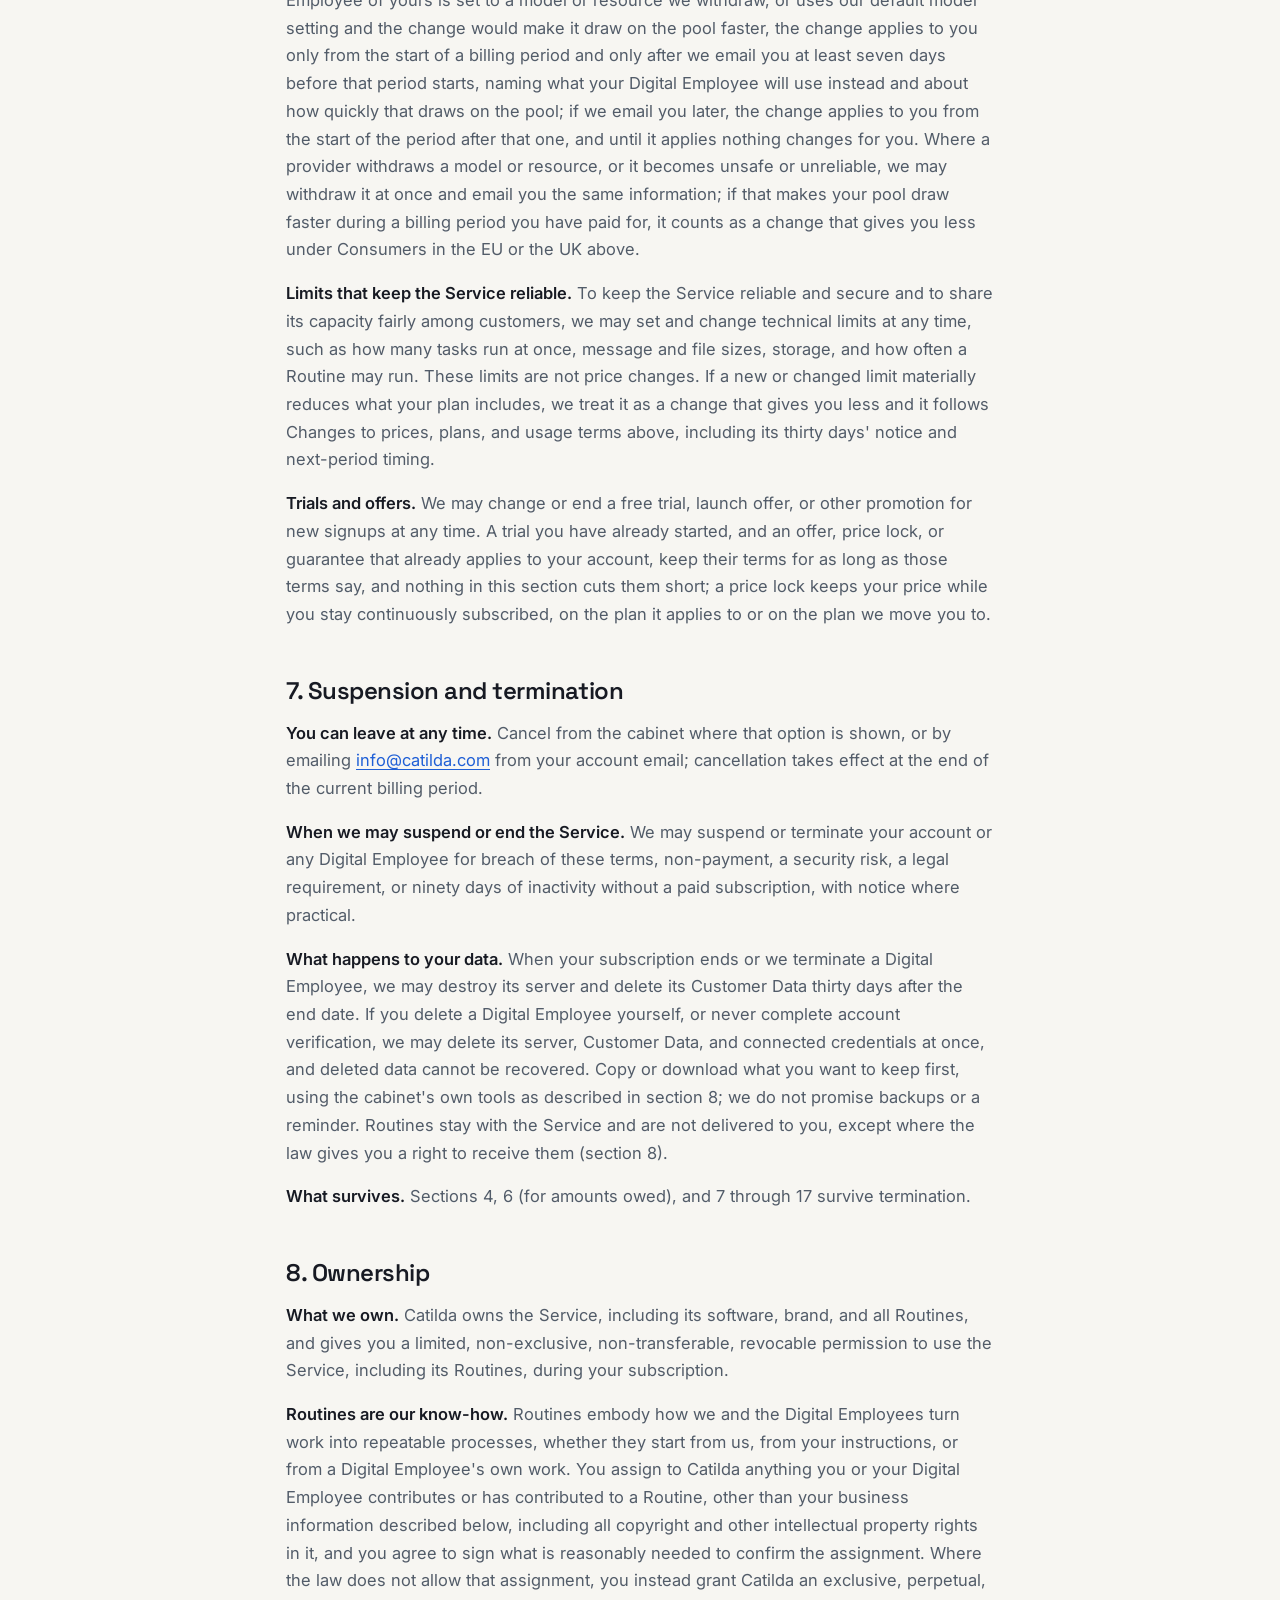
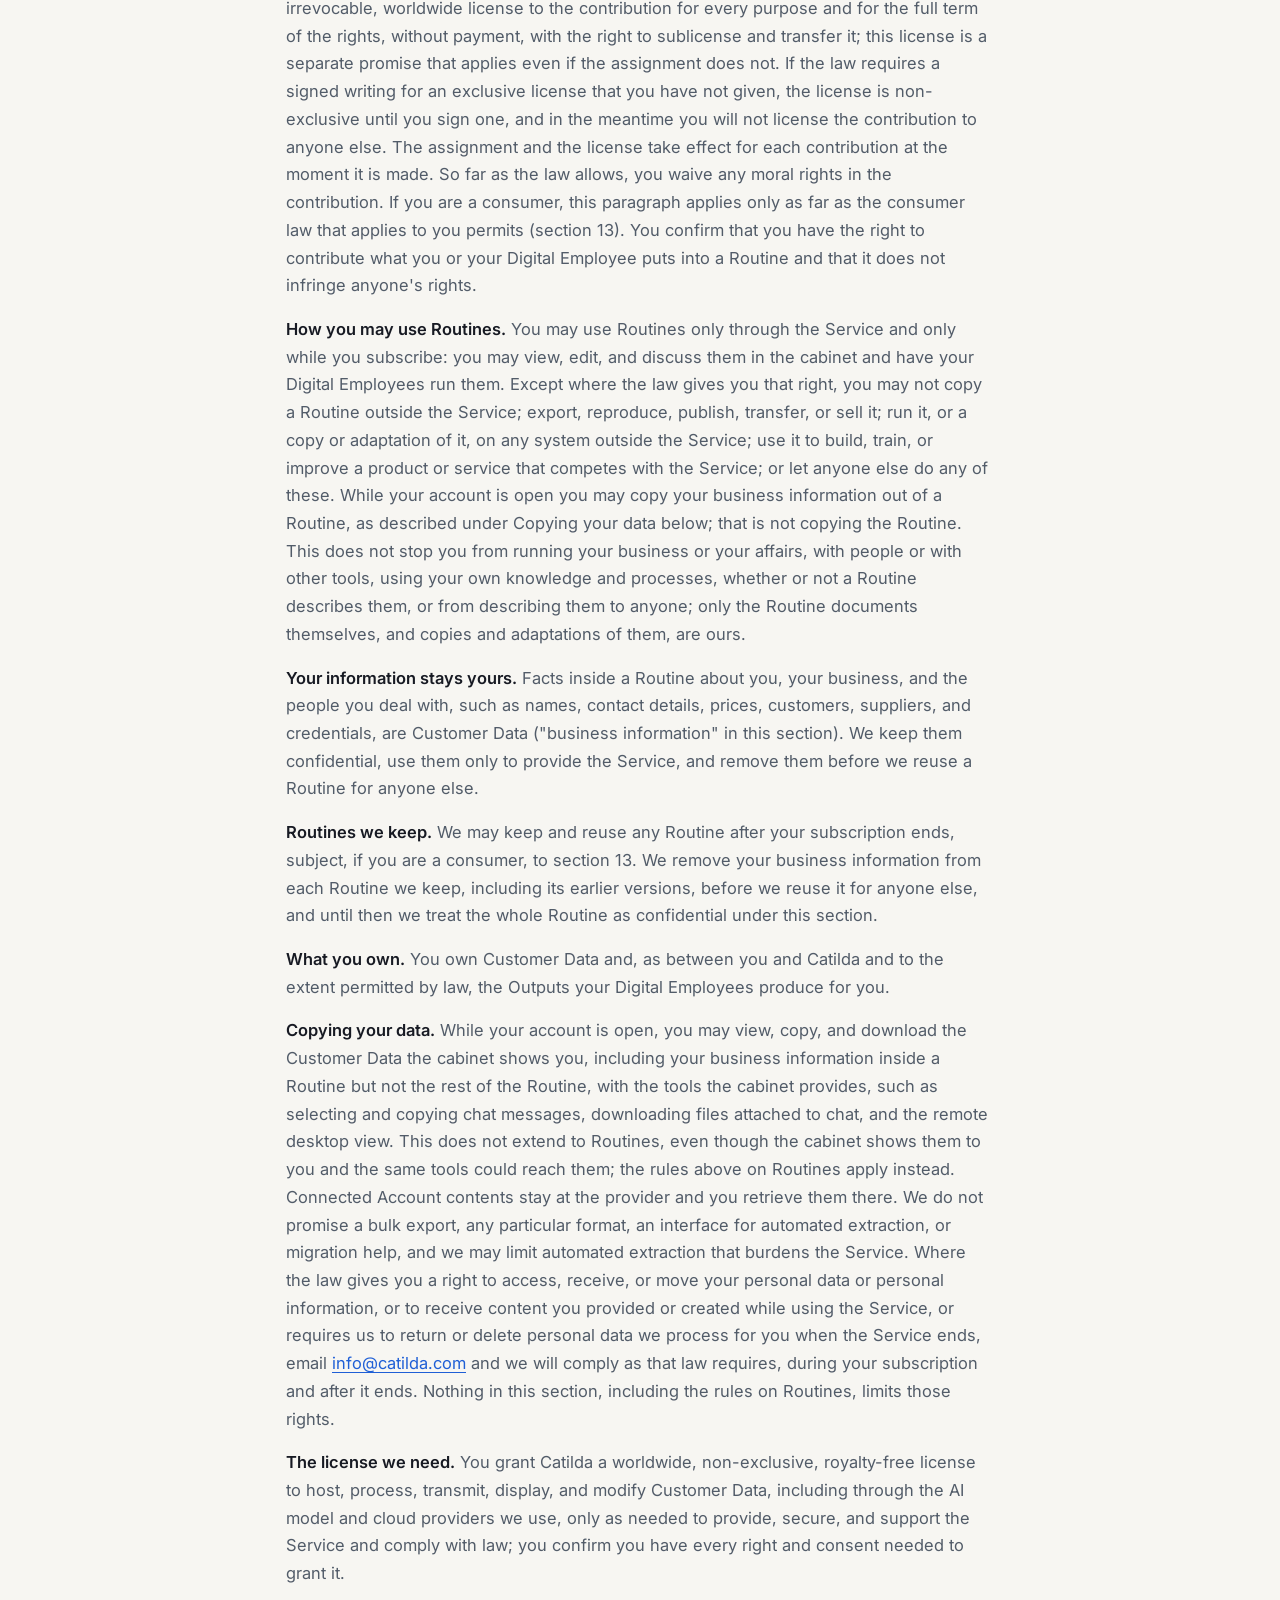
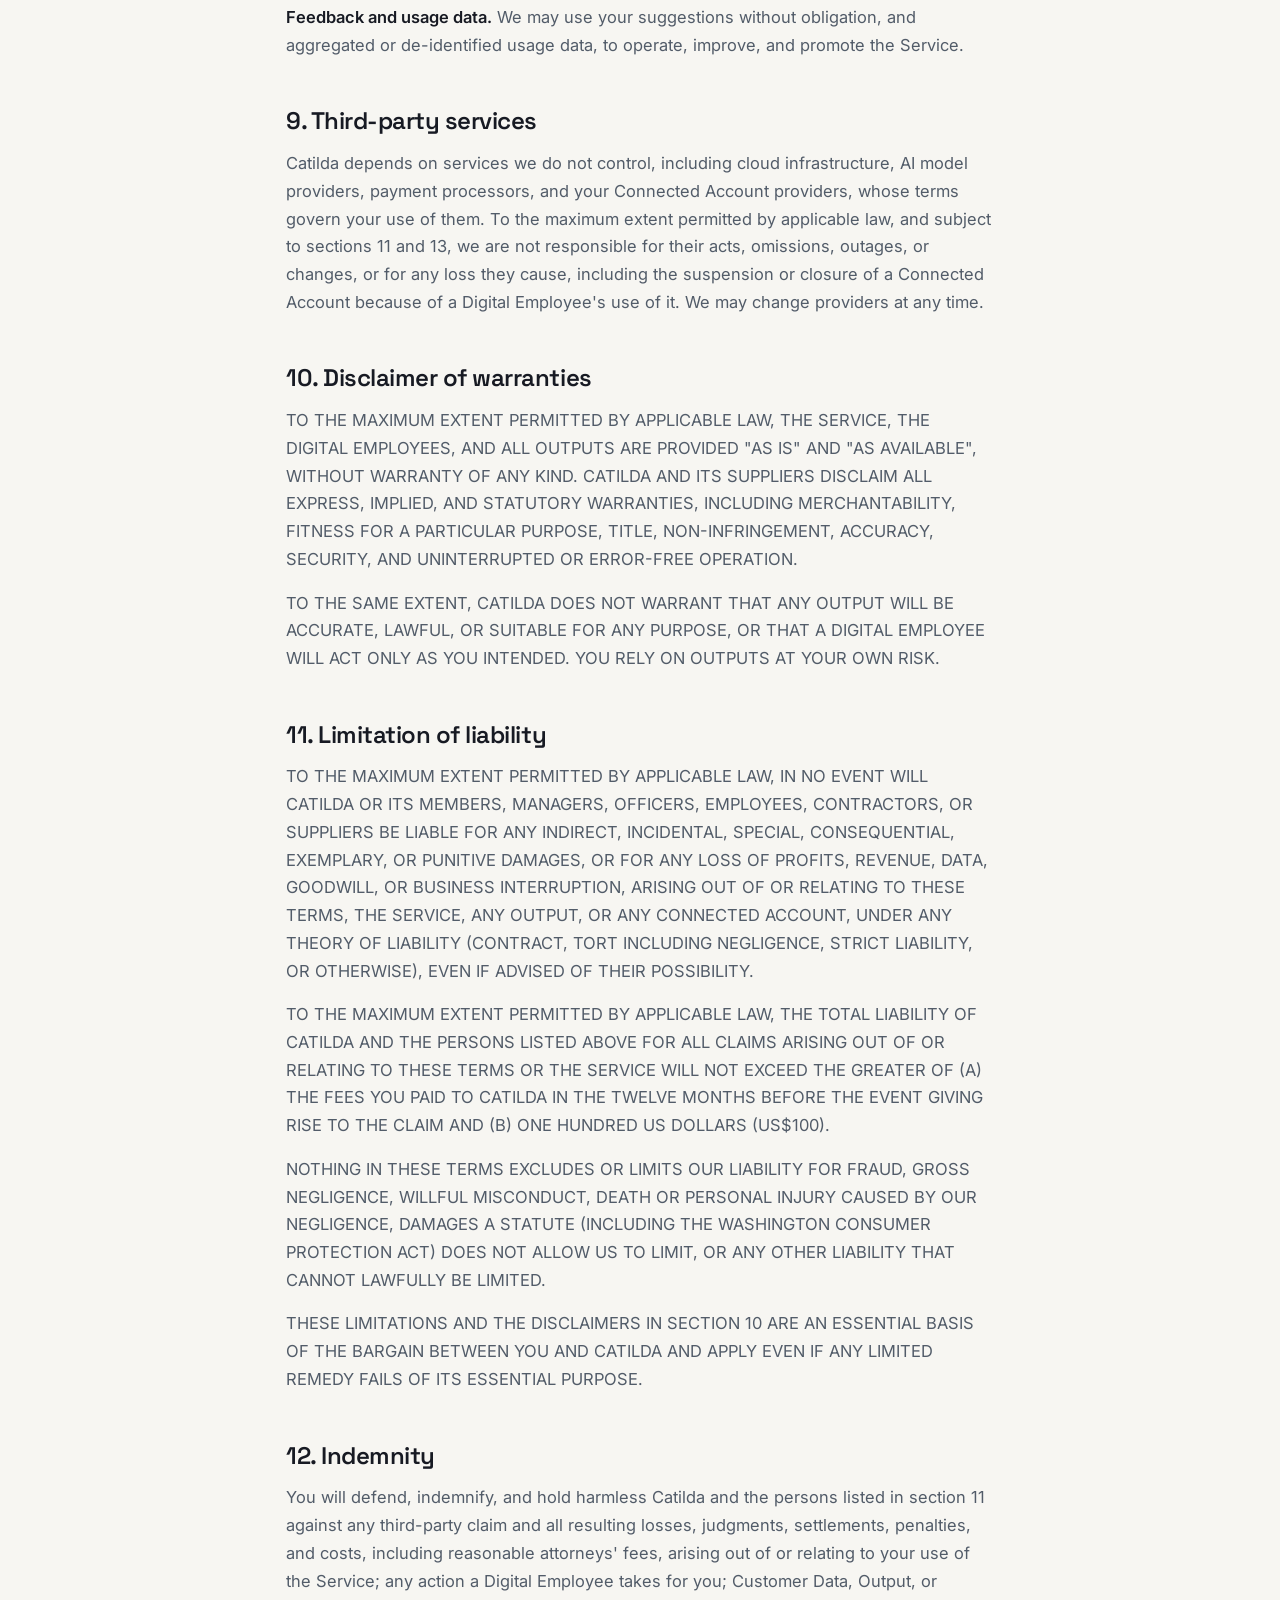
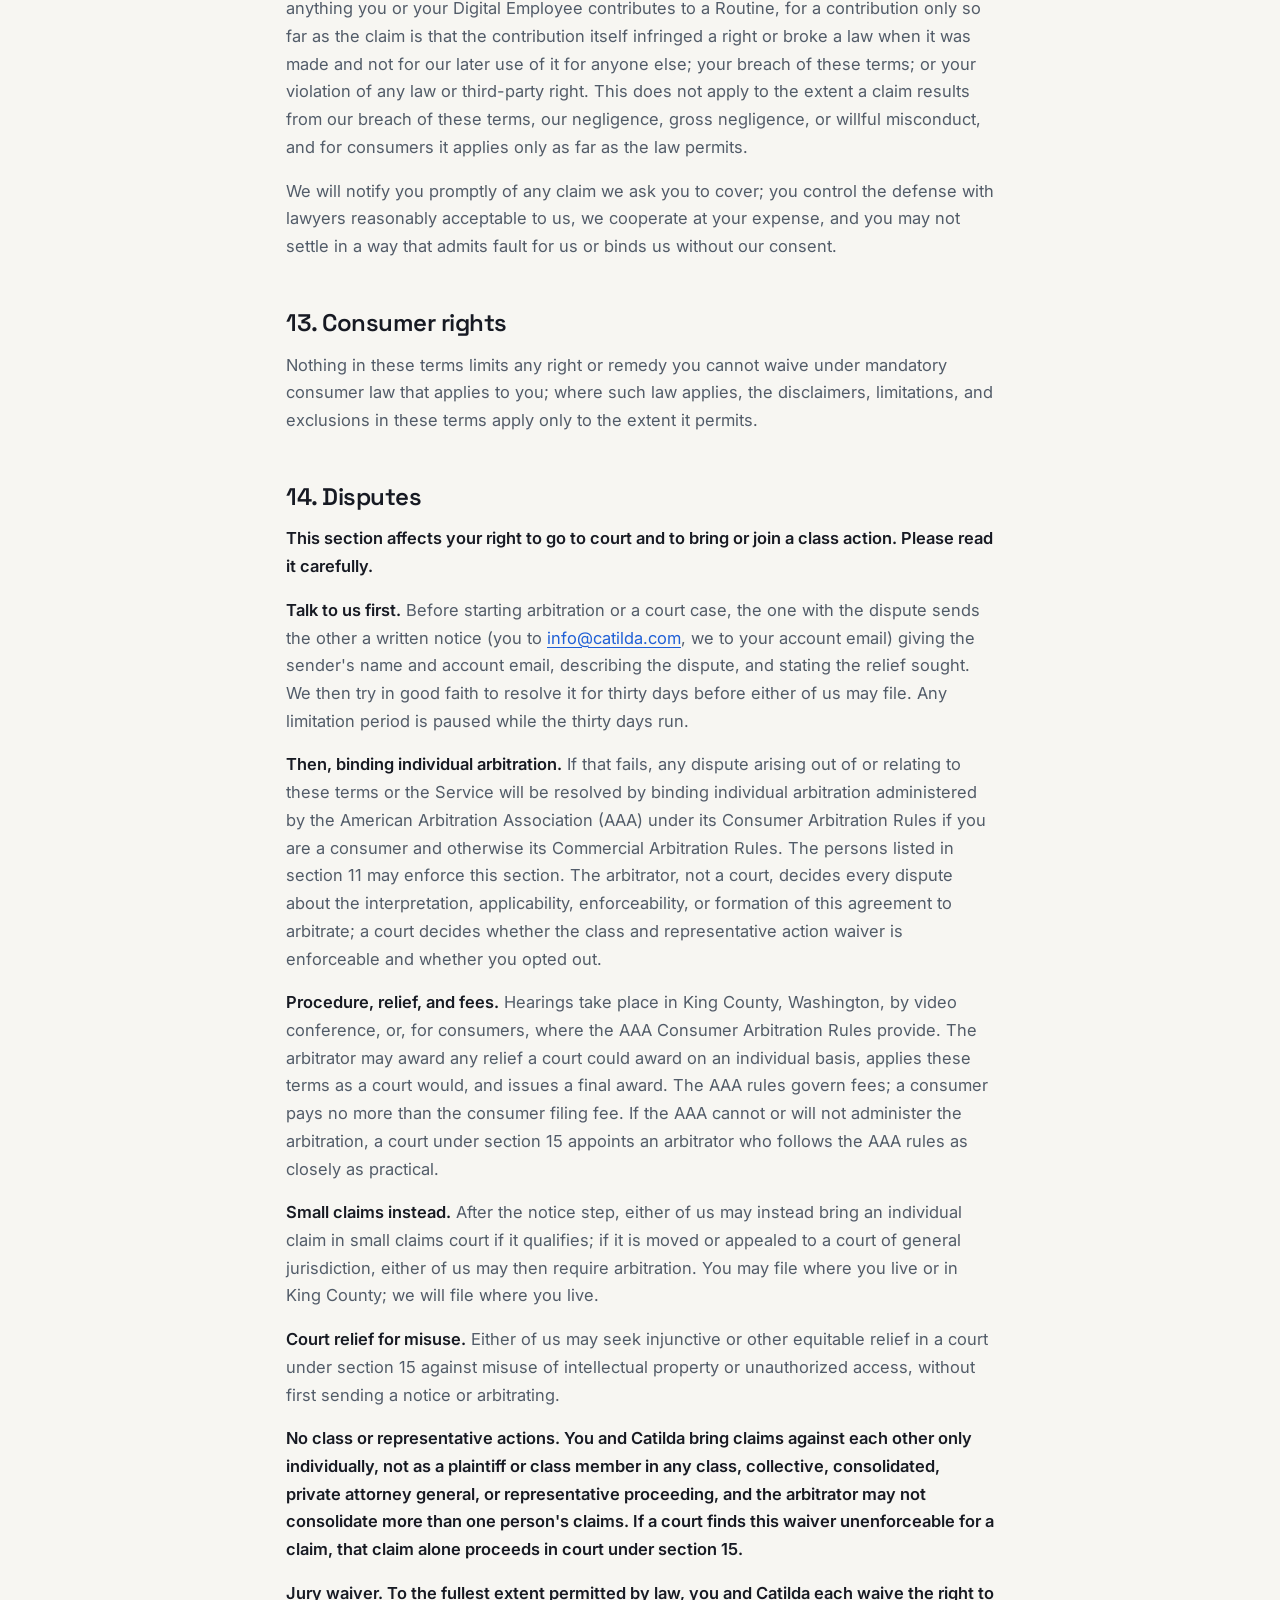
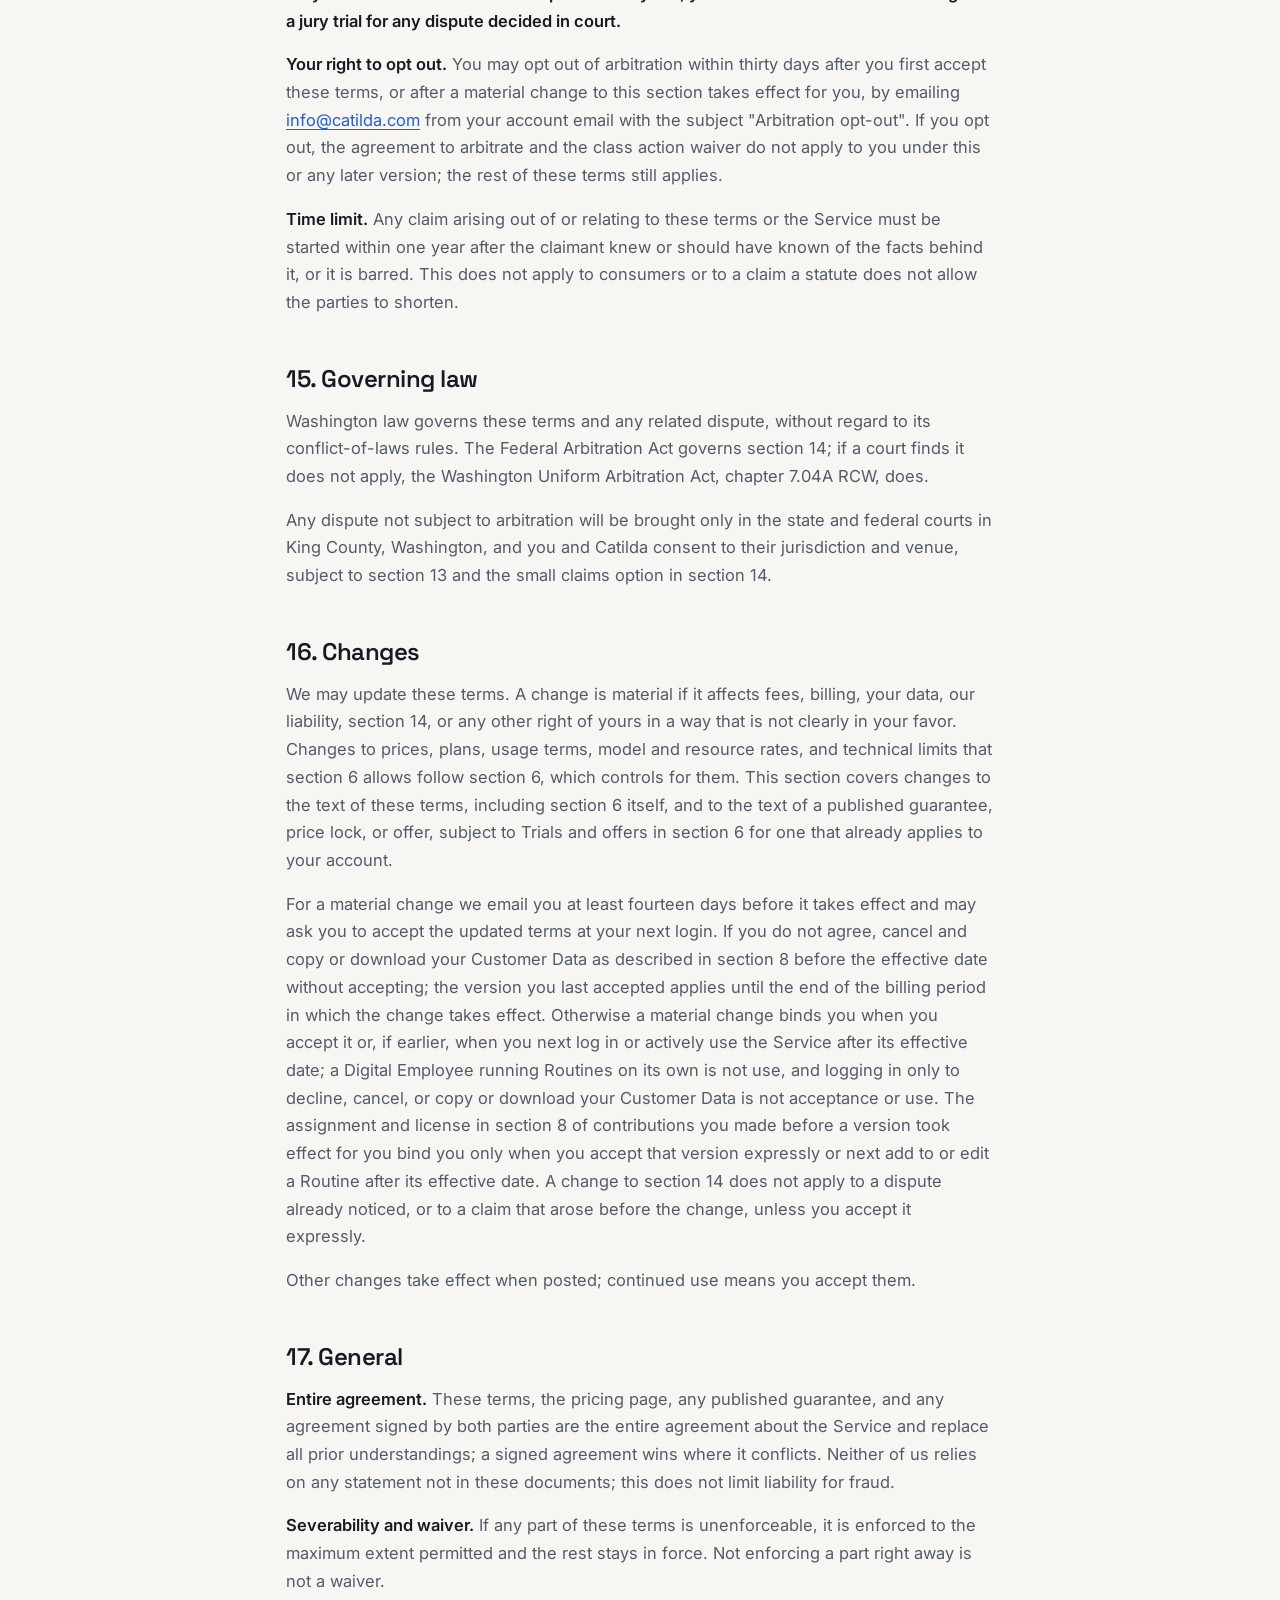
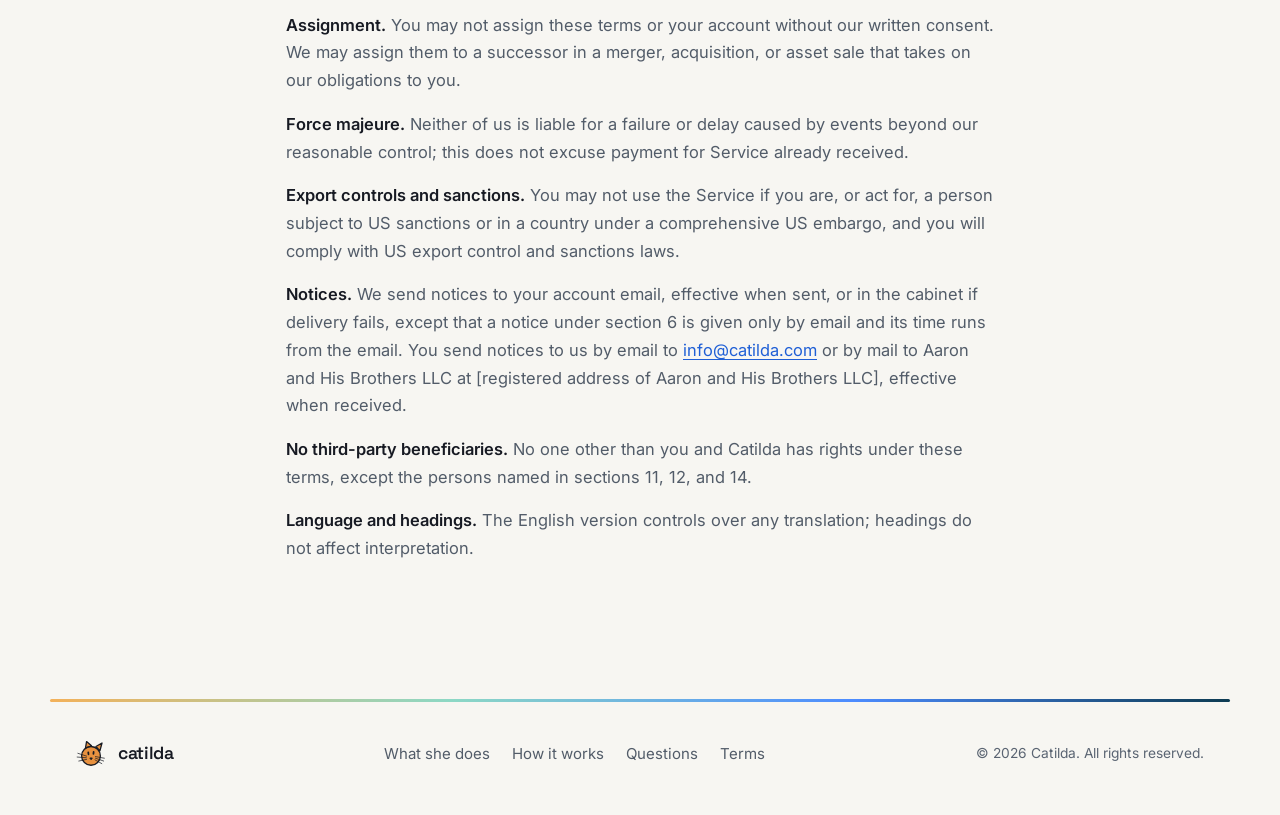
==== commit a0ccda2c: "#60: Amend Terms with the right to change prices and plans Version 2026-09-08.2 spells out how price" ====
--- a/terms/index.html
+++ b/terms/index.html
@@ -1,6 +1,6 @@
 <!DOCTYPE html>
 <!-- ABOUTME: Catilda Terms of Service, the canonical legal page at /terms/ (static HTML, no build). -->
-<!-- ABOUTME: Shares the landing palette, fonts, header and footer; version 2026-09-08 is what signup records. -->
+<!-- ABOUTME: Shares the landing palette, fonts, header and footer; version 2026-09-08.2 is what signup records. -->
 <html lang="en">
 <head>
 <meta charset="UTF-8" />
@@ -164,11 +164,11 @@
 <main class="legal" id="top">
 
   <h1>Catilda Terms of Service</h1>
-  <p class="effective">Effective date: September 8, 2026. Version 2026-09-08.</p>
+  <p class="effective">Effective date: September 8, 2026. Version 2026-09-08.2.</p>
 
   <p>This version applies to accounts created on or after the effective date. If you accepted an earlier version, this version takes effect for you as described in section 16.</p>
 
-  <p class="summary"><strong>Summary of important terms. Your subscription renews monthly on the card on file until you cancel, a free trial converts to a paid plan unless you cancel first, and fees are non-refundable except where law or a published guarantee requires (sections 6 and 7). You are responsible for what your Digital Employee does (section 4). Routines are Catilda's know-how: what you or your Digital Employee adds to them becomes ours, they are licensed to you while you subscribe, and we keep them after you leave with your business information removed; your data stays yours and you can copy it with the cabinet's own tools, but we do not provide a bulk export (sections 7 and 8). We disclaim warranties, cap our liability, and require you to indemnify us (sections 10 to 12) and preserve consumer rights that cannot be waived (section 13). Disputes go to individual arbitration, with a class action and jury waiver and a thirty-day opt-out (section 14), under Washington law (section 15).</strong></p>
+  <p class="summary"><strong>Summary of important terms. Your subscription renews monthly on the card on file until you cancel, a free trial converts to a paid plan unless you cancel first, and fees are non-refundable except where law or a published guarantee requires (sections 6 and 7). We may change prices, plans, and usage terms; a change that costs you more or gives you less applies only from a later billing period, after at least thirty days' email notice (seven days for a model or resource rate increase passed through from its provider, or a model change on our side that draws on the pool faster; a model a provider withdraws may be replaced at once), and you may cancel before it applies to you (section 6). You are responsible for what your Digital Employee does (section 4). Routines are Catilda's know-how: what you or your Digital Employee adds to them becomes ours, they are licensed to you while you subscribe, and we keep them after you leave with your business information removed; your data stays yours and you can copy it with the cabinet's own tools, but we do not provide a bulk export (sections 7 and 8). We disclaim warranties, cap our liability, and require you to indemnify us (sections 10 to 12) and preserve consumer rights that cannot be waived (section 13). Disputes go to individual arbitration, with a class action and jury waiver and a thirty-day opt-out (section 14), under Washington law (section 15).</strong></p>
 
   <nav class="toc" aria-label="Contents">
     <ol>
@@ -249,19 +249,26 @@
 
   <p><strong>What you pay.</strong> Fees are as shown on the pricing page when you subscribe, or as agreed in writing, in US dollars.</p>
 
-  <p><strong>Plans and usage.</strong> Plans are per account with a shared monthly usage pool that does not carry over. All usage counts as our meter records it, including mistakes, retries, and unattended Routines. When the pool is used up, a short grace allowance follows; then your Digital Employees stop taking new work until the next billing period or an upgrade, without refund or extension. We are not responsible for work left undone while a Digital Employee is paused.</p>
+  <p><strong>Plans and usage.</strong> Plans are per account with a shared monthly usage pool that does not carry over. All usage counts as our meter records it, including mistakes, retries, and unattended Routines. How much of the pool a task uses depends on the AI models and resources it consumes; the cabinet shows, for each model you can choose, about how quickly it draws on the pool compared with our default model setting, and the usage page shows how much of the pool you have used. When the pool is used up, a short grace allowance follows; then your Digital Employees stop taking new work until the next billing period or an upgrade, without refund or extension. We are not responsible for work left undone while a Digital Employee is paused.</p>
 
   <p><strong>When you pay.</strong> Your subscription renews monthly until you cancel under section 7. We bill on the same day of each month as your first charge, shown to you before you subscribe, and you authorize us to charge the card on file for the fees and taxes due.</p>
 
   <p><strong>Free trial.</strong> We may offer a free trial or free first month. Before it starts we tell you its length, the plan and price that follow, and the first charge date; we email you before it ends, and billing starts unless you cancel first.</p>
 
-  <p><strong>Guarantees and refunds.</strong> A published guarantee, such as a salary-back guarantee, applies only on the terms stated where it is published. Otherwise fees are non-refundable except where law requires, or for the unused part of a billing period if we terminate your account without your breach or non-payment.</p>
+  <p><strong>Guarantees and refunds.</strong> A published guarantee, such as a salary-back guarantee, applies only on the terms stated where it is published. Otherwise fees are non-refundable except where law requires, under Consumers in the EU or the UK below, or for the unused part of a billing period if we terminate your account without your breach or non-payment.</p>
 
   <p><strong>Failed payment.</strong> If a charge fails, we may retry it and, after notice, suspend the Service and then terminate your account; amounts due remain payable.</p>
 
   <p><strong>Taxes.</strong> Fees exclude taxes; you pay sales, use, value-added, and similar taxes, other than taxes on our income.</p>
 
-  <p><strong>Price changes.</strong> We may change fees or plans by emailing you at least thirty days before the change takes effect; it applies from your first billing period starting on or after the date in the notice, and you may cancel before then.</p>
+  <p><strong>Changes to prices, plans, and usage terms.</strong> We may change our prices; add, change, or retire plans; and change the usage terms of a plan, such as the size of the usage pool, the grace allowance, the number of Digital Employees included, what counts as usage, and the rates at which usage draws on the pool (an increase in the rate of a single model or resource that reflects its provider's price follows Model and resource rates below). We do this to reflect a change in what our providers charge us or in our other costs, in the features, models, or resources we offer, in the law or in taxes, or in how customers use the Service, or to simplify our plans; if you are not a consumer, we may also do it for another business reason. For a change that costs you more or gives you less, we email you at least thirty days before the date in the notice. The notice states what changes, the reason, the billing period from which it applies to you, and how to cancel. A change that gives you more in some ways and less in others counts as one that gives you less. The change applies from your first billing period starting on or after the date in the notice, never to a period you have already paid for, and never to your first paid billing period after a free trial, which stays at the price we told you before the trial started; you may cancel under section 7 before that period starts and owe nothing for any later period. A change in your favor, such as a lower price or a larger pool, may take effect at once.</p>
+  <p><strong>Retired plans.</strong> If we retire your plan, the notice names the current plan closest to yours in price and usage pool that we will move you to, its price and what it includes, and the billing period from which the move applies, which follows the timing in Changes to prices, plans, and usage terms above; or you may cancel under section 7 before that period starts. A published price lock that applies to you carries over to the plan we move you to.</p>
+  <p><strong>Feature changes.</strong> Section 2 governs changes to the features of the Service; Changes to prices, plans, and usage terms and Retired plans above govern the price and usage terms of your plan. If a feature change removes something the pricing page listed as included in your plan, we treat it as a change that gives you less.</p>
+  <p><strong>Consumers in the EU or the UK.</strong> If you are a consumer in the EU or the UK and a change that gives you less takes effect during a billing period you have paid for, you may end your subscription, by the means in section 7 and with effect when we receive your notice, within thirty days after we tell you about it or it takes effect, whichever is later, and we refund the unused part of that period.</p>
+  <p><strong>Model and resource rates.</strong> Each AI model and resource draws on your pool at a rate we set by reference to its provider's published price. The pool is drawn at the rates of the models actually used, and if you want a fixed model, choose one in the cabinet. We may raise the rate of a model or resource to reflect an increase in its provider's price only from the start of a billing period, and only after emailing you at least seven days before that period starts if a Digital Employee of yours is set to that model or resource or used it in the current or previous billing period; if we email you later, the increase applies to you from the start of the period after that one. Until then the old rate applies, and you may switch models or cancel under section 7 before the increase applies to you. A rate cut may take effect at once.</p>
+  <p><strong>Model changes.</strong> We may add models and resources and set the rates of new ones at any time. We may withdraw a model or resource, or change which models our default model setting uses, to balance quality, speed, availability, and cost; adding or withdrawing a model or resource follows this paragraph, not Feature changes above. If a Digital Employee of yours is set to a model or resource we withdraw, or uses our default model setting and the change would make it draw on the pool faster, the change applies to you only from the start of a billing period and only after we email you at least seven days before that period starts, naming what your Digital Employee will use instead and about how quickly that draws on the pool; if we email you later, the change applies to you from the start of the period after that one, and until it applies nothing changes for you. Where a provider withdraws a model or resource, or it becomes unsafe or unreliable, we may withdraw it at once and email you the same information; if that makes your pool draw faster during a billing period you have paid for, it counts as a change that gives you less under Consumers in the EU or the UK above.</p>
+  <p><strong>Limits that keep the Service reliable.</strong> To keep the Service reliable and secure and to share its capacity fairly among customers, we may set and change technical limits at any time, such as how many tasks run at once, message and file sizes, storage, and how often a Routine may run. These limits are not price changes. If a new or changed limit materially reduces what your plan includes, we treat it as a change that gives you less and it follows Changes to prices, plans, and usage terms above, including its thirty days' notice and next-period timing.</p>
+  <p><strong>Trials and offers.</strong> We may change or end a free trial, launch offer, or other promotion for new signups at any time. A trial you have already started, and an offer, price lock, or guarantee that already applies to your account, keep their terms for as long as those terms say, and nothing in this section cuts them short; a price lock keeps your price while you stay continuously subscribed, on the plan it applies to or on the plan we move you to.</p>
 
   <h2 id="termination">7. Suspension and termination</h2>
 
@@ -353,7 +360,7 @@
 
   <h2 id="changes">16. Changes</h2>
 
-  <p>We may update these terms. A change is material if it affects fees, billing, your data, our liability, section 14, or any other right of yours in a way that is not clearly in your favor.</p>
+  <p>We may update these terms. A change is material if it affects fees, billing, your data, our liability, section 14, or any other right of yours in a way that is not clearly in your favor. Changes to prices, plans, usage terms, model and resource rates, and technical limits that section 6 allows follow section 6, which controls for them. This section covers changes to the text of these terms, including section 6 itself, and to the text of a published guarantee, price lock, or offer, subject to Trials and offers in section 6 for one that already applies to your account.</p>
 
   <p>For a material change we email you at least fourteen days before it takes effect and may ask you to accept the updated terms at your next login. If you do not agree, cancel and copy or download your Customer Data as described in section 8 before the effective date without accepting; the version you last accepted applies until the end of the billing period in which the change takes effect. Otherwise a material change binds you when you accept it or, if earlier, when you next log in or actively use the Service after its effective date; a Digital Employee running Routines on its own is not use, and logging in only to decline, cancel, or copy or download your Customer Data is not acceptance or use. The assignment and license in section 8 of contributions you made before a version took effect for you bind you only when you accept that version expressly or next add to or edit a Routine after its effective date. A change to section 14 does not apply to a dispute already noticed, or to a claim that arose before the change, unless you accept it expressly.</p>
 
@@ -371,7 +378,7 @@
 
   <p><strong>Export controls and sanctions.</strong> You may not use the Service if you are, or act for, a person subject to US sanctions or in a country under a comprehensive US embargo, and you will comply with US export control and sanctions laws.</p>
 
-  <p><strong>Notices.</strong> We send notices to your account email, effective when sent, or in the cabinet if delivery fails. You send notices to us by email to <a href="mailto:info@catilda.com">info@catilda.com</a> or by mail to Aaron and His Brothers LLC at [registered address of Aaron and His Brothers LLC], effective when received.</p>
+  <p><strong>Notices.</strong> We send notices to your account email, effective when sent, or in the cabinet if delivery fails, except that a notice under section 6 is given only by email and its time runs from the email. You send notices to us by email to <a href="mailto:info@catilda.com">info@catilda.com</a> or by mail to Aaron and His Brothers LLC at [registered address of Aaron and His Brothers LLC], effective when received.</p>
 
   <p><strong>No third-party beneficiaries.</strong> No one other than you and Catilda has rights under these terms, except the persons named in sections 11, 12, and 14.</p>
 
